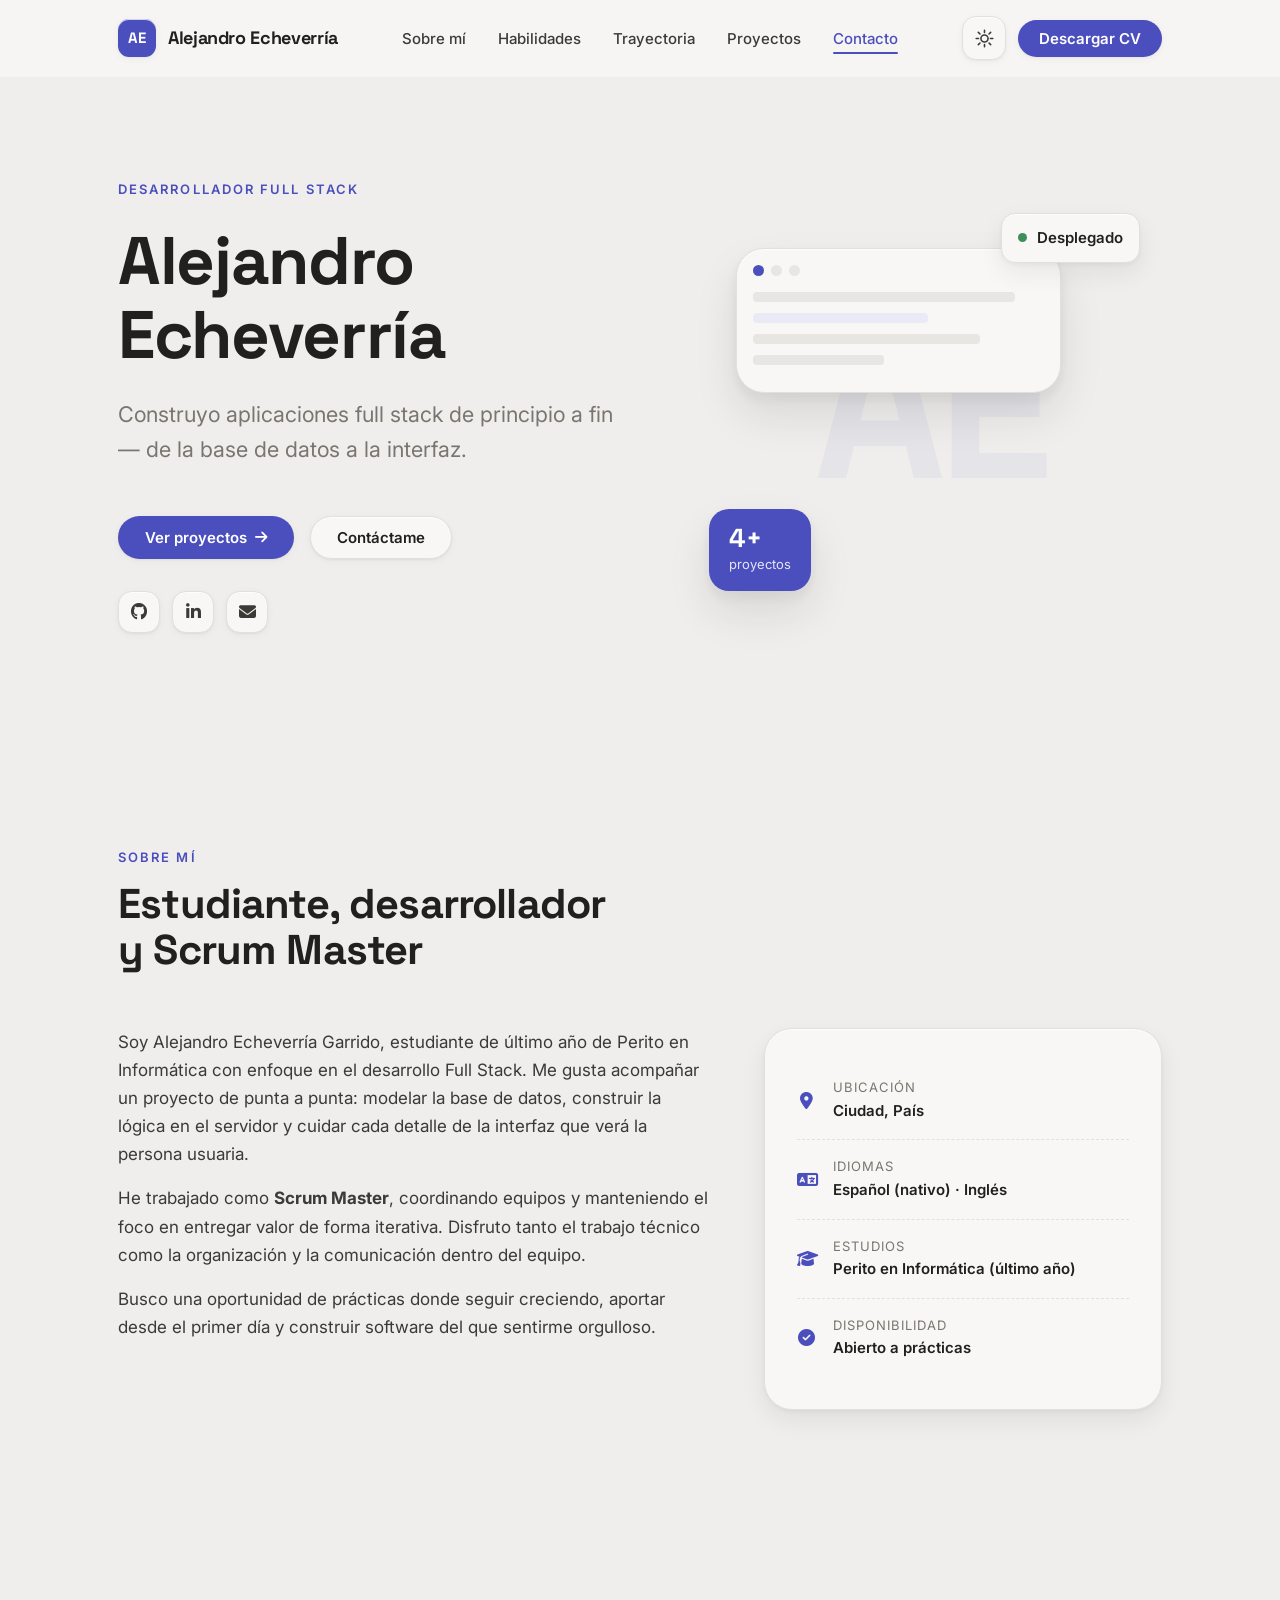
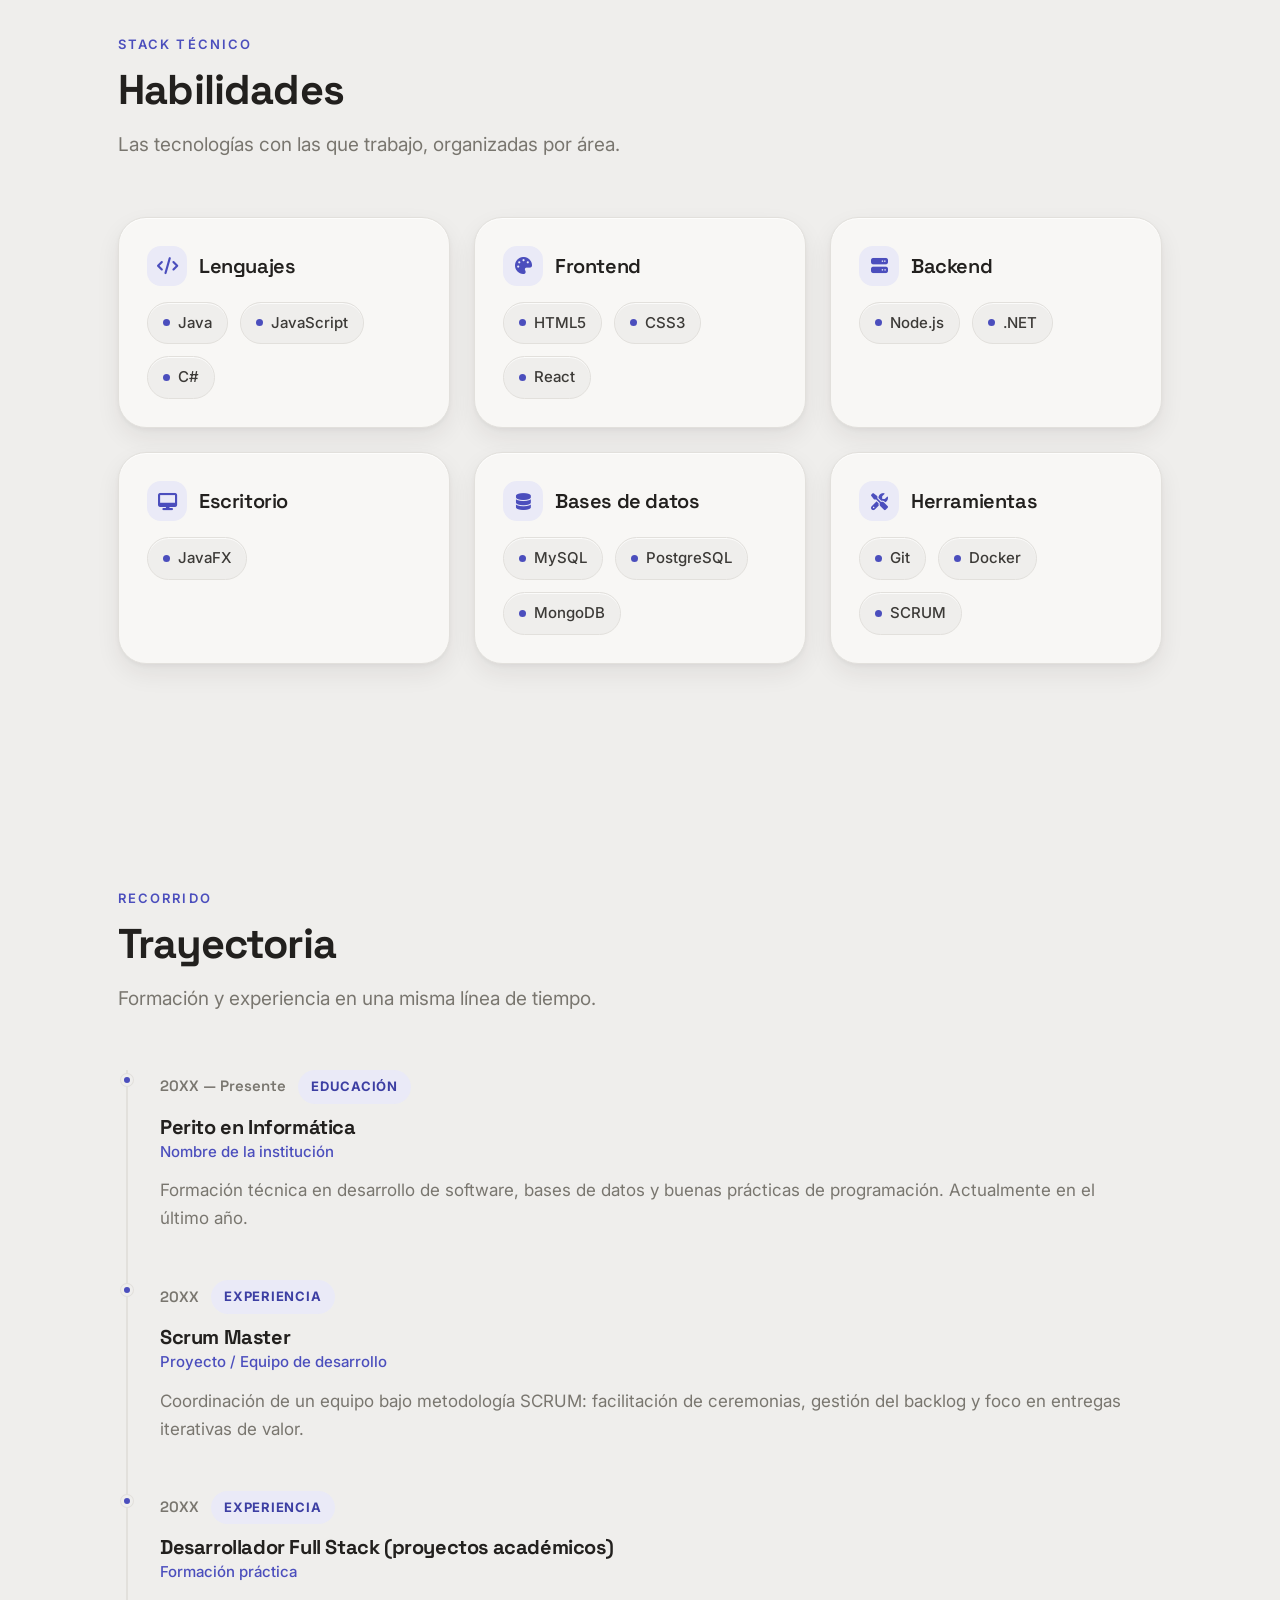
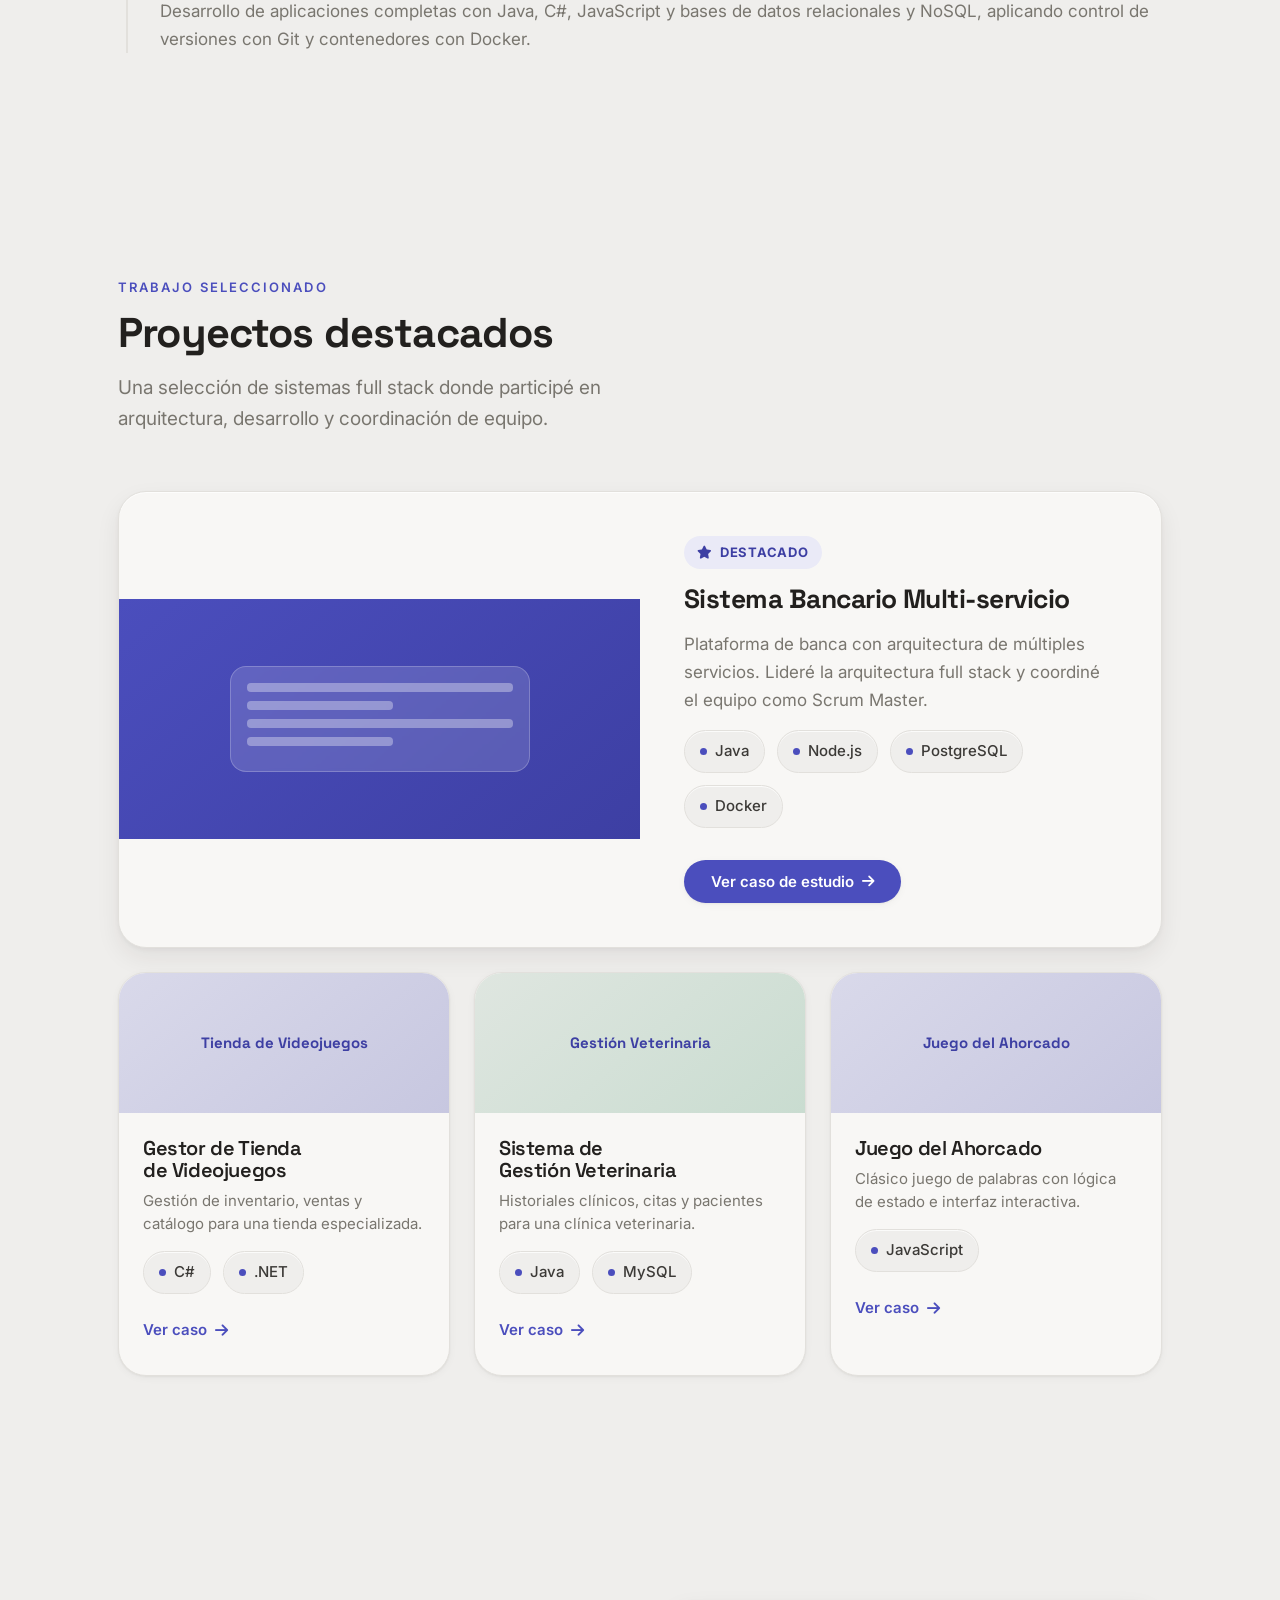
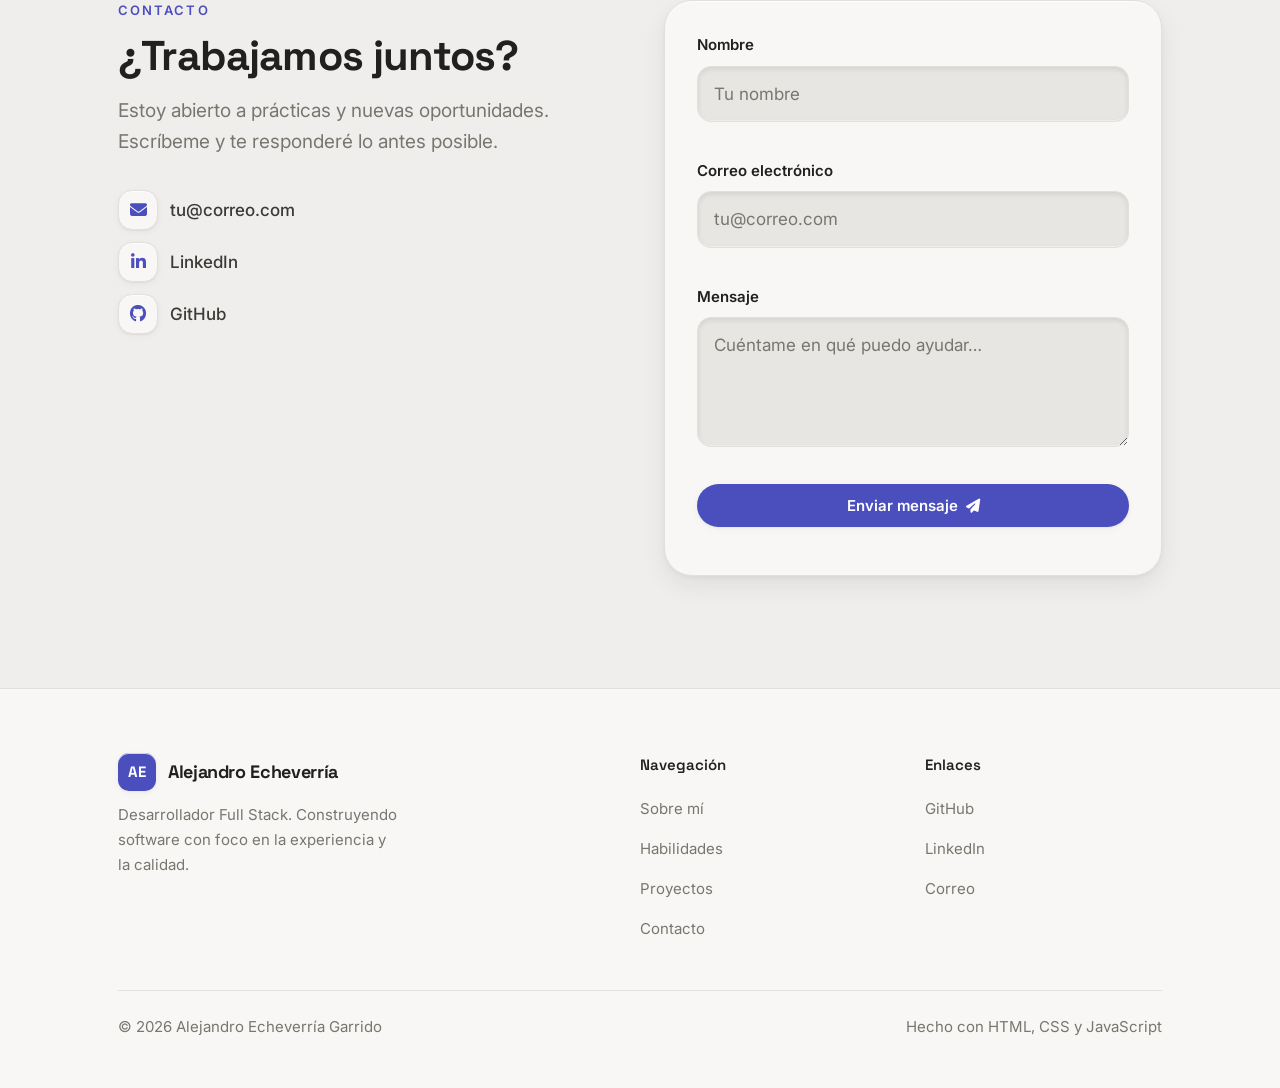
==== index.html @ 733f596b "Construye el portafolio: landing completa y páginas de detalle - Landing con Hero, Sobre mí, Habilid" ====
<!DOCTYPE html>
<html lang="es">
<head>
  <meta charset="UTF-8">
  <meta name="viewport" content="width=device-width, initial-scale=1.0">

  <title>Alejandro Echeverría — Desarrollador Full Stack</title>
  <meta name="description" content="Portafolio de Alejandro Echeverría Garrido, desarrollador Full Stack. Proyectos, habilidades y trayectoria en Java, JavaScript, C#, React, Node.js y .NET.">
  <meta name="author" content="Alejandro Echeverría Garrido">

  <!-- Open Graph (previsualización al compartir el enlace) -->
  <meta property="og:type" content="website">
  <meta property="og:title" content="Alejandro Echeverría — Desarrollador Full Stack">
  <meta property="og:description" content="Portafolio profesional: proyectos full stack, habilidades y trayectoria.">
  <!-- TODO: crear assets/img/og-image.png (1200×630) y actualizar la URL absoluta al desplegar -->
  <meta property="og:image" content="assets/img/og-image.png">
  <meta name="twitter:card" content="summary_large_image">

  <!-- Favicon con monograma (SVG en línea, sin petición extra) -->
  <link rel="icon" href="data:image/svg+xml,%3Csvg xmlns='http://www.w3.org/2000/svg' viewBox='0 0 100 100'%3E%3Crect width='100' height='100' rx='24' fill='%234B4EBD'/%3E%3Ctext x='50' y='67' font-family='Arial,sans-serif' font-size='46' font-weight='700' fill='%23ffffff' text-anchor='middle'%3EAE%3C/text%3E%3C/svg%3E">

  <!-- Anti-FOUC: aplica el tema guardado antes del primer pintado. Claro por defecto. -->
  <script>
    (function () {
      try {
        if (localStorage.getItem("ae-theme") === "dark") {
          document.documentElement.setAttribute("data-theme", "dark");
        }
      } catch (e) { /* sin localStorage: se queda en claro */ }
    })();
  </script>

  <!-- Google Fonts: Space Grotesk (títulos) + Inter (texto) -->
  <link rel="preconnect" href="https://fonts.googleapis.com">
  <link rel="preconnect" href="https://fonts.gstatic.com" crossorigin>
  <link href="https://fonts.googleapis.com/css2?family=Inter:wght@400;500;600;700&family=Space+Grotesk:wght@500;600;700&display=swap" rel="stylesheet">

  <!-- Font Awesome (iconografía) -->
  <link rel="stylesheet" href="https://cdnjs.cloudflare.com/ajax/libs/font-awesome/6.5.1/css/all.min.css">

  <!-- CSS por capas (ITCSS), carga en paralelo -->
  <link rel="stylesheet" href="css/tokens.css">
  <link rel="stylesheet" href="css/base.css">
  <link rel="stylesheet" href="css/layout.css">
  <link rel="stylesheet" href="css/components.css">
  <link rel="stylesheet" href="css/sections.css">
</head>

<body>
  <a class="skip-link" href="#contenido">Saltar al contenido</a>

  <!-- ==================== HEADER ==================== -->
  <header class="header" data-header>
    <div class="container header__inner">
      <a class="brand" href="#inicio" aria-label="Inicio — Alejandro Echeverría">
        <span class="brand__badge" aria-hidden="true">AE</span>
        Alejandro Echeverría
      </a>

      <nav class="nav" data-nav aria-label="Navegación principal">
        <ul class="nav__list">
          <li><a class="nav__link" href="#sobre-mi" data-spy>Sobre mí</a></li>
          <li><a class="nav__link" href="#habilidades" data-spy>Habilidades</a></li>
          <li><a class="nav__link" href="#trayectoria" data-spy>Trayectoria</a></li>
          <li><a class="nav__link" href="#proyectos" data-spy>Proyectos</a></li>
          <li><a class="nav__link" href="#contacto" data-spy>Contacto</a></li>
        </ul>
        <!-- TODO: colocar el CV real en assets/docs/cv.pdf -->
        <a class="btn btn--primary btn--sm nav__cta" href="assets/docs/cv.pdf" download>Descargar CV</a>
      </nav>

      <div class="header__actions">
        <button class="theme-toggle" data-theme-toggle type="button" aria-label="Cambiar entre tema claro y oscuro" aria-pressed="false">
          <svg class="icon-sun" viewBox="0 0 24 24" fill="none" stroke="currentColor" stroke-width="2" stroke-linecap="round" aria-hidden="true"><circle cx="12" cy="12" r="4.5"/><path d="M12 1.5v3M12 19.5v3M4.2 4.2l2.1 2.1M17.7 17.7l2.1 2.1M1.5 12h3M19.5 12h3M4.2 19.8l2.1-2.1M17.7 6.3l2.1-2.1"/></svg>
          <svg class="icon-moon" viewBox="0 0 24 24" fill="currentColor" aria-hidden="true"><path d="M21 12.8A9 9 0 1 1 11.2 3a7 7 0 0 0 9.8 9.8z"/></svg>
        </button>
        <a class="btn btn--primary btn--sm header__cv" href="assets/docs/cv.pdf" download>Descargar CV</a>
        <button class="nav-toggle" data-nav-toggle type="button" aria-label="Abrir menú" aria-expanded="false" aria-controls="menu-principal">
          <span></span><span></span><span></span>
        </button>
      </div>
    </div>
  </header>
  <div class="nav-backdrop" data-nav-backdrop aria-hidden="true"></div>

  <main id="contenido">

    <!-- ==================== HERO ==================== -->
    <section class="hero section" id="inicio">
      <div class="container hero__grid">
        <div class="hero__intro">
          <p class="eyebrow" data-reveal>Desarrollador Full Stack</p>
          <h1 class="hero__title" data-reveal>Alejandro Echeverría</h1>
          <p class="hero__subtitle" data-reveal>
            Construyo aplicaciones full stack de principio a fin — de la base de datos a la interfaz.
          </p>
          <div class="hero__actions" data-reveal>
            <a class="btn btn--primary" href="#proyectos">
              Ver proyectos <i class="fa-solid fa-arrow-right" aria-hidden="true"></i>
            </a>
            <a class="btn btn--secondary" href="#contacto">Contáctame</a>
          </div>
          <div class="hero__social social" data-reveal>
            <!-- TODO: sustituir '#' por tus URLs reales -->
            <a class="social__link" href="#" aria-label="GitHub" target="_blank" rel="noopener">
              <i class="fa-brands fa-github" aria-hidden="true"></i>
            </a>
            <a class="social__link" href="#" aria-label="LinkedIn" target="_blank" rel="noopener">
              <i class="fa-brands fa-linkedin-in" aria-hidden="true"></i>
            </a>
            <a class="social__link" href="mailto:tu@correo.com" aria-label="Enviar correo">
              <i class="fa-solid fa-envelope" aria-hidden="true"></i>
            </a>
          </div>
        </div>

        <!-- Visual gráfico (fallback). Para usar foto, sustituye este bloque por:
             <div class="hero-visual"><img src="assets/img/alejandro.jpg" alt="Retrato de Alejandro Echeverría" width="440" height="440" style="border-radius:var(--r-2xl);box-shadow:var(--e3),var(--hi)"></div> -->
        <div class="hero-visual" data-reveal role="img" aria-label="Composición gráfica abstracta del portafolio">
          <div class="hero-visual__mono" aria-hidden="true">AE</div>
          <div class="hero-visual__window" aria-hidden="true">
            <div class="hero-visual__bar"><span></span><span></span><span></span></div>
            <div class="hero-visual__line" style="width:90%"></div>
            <div class="hero-visual__line hero-visual__line--accent" style="width:60%"></div>
            <div class="hero-visual__line" style="width:78%"></div>
            <div class="hero-visual__line" style="width:45%"></div>
          </div>
          <div class="hero-visual__chip" aria-hidden="true"><span class="dot"></span> Desplegado</div>
          <div class="hero-visual__badge" aria-hidden="true">
            <div class="num">4+</div>
            <div class="label">proyectos</div>
          </div>
        </div>
      </div>
    </section>

    <!-- ==================== SOBRE MÍ ==================== -->
    <section class="section" id="sobre-mi">
      <div class="container">
        <div class="section__head" data-reveal>
          <p class="eyebrow">Sobre mí</p>
          <h2 class="section__title">Estudiante, desarrollador y Scrum Master</h2>
        </div>

        <div class="about__grid">
          <div class="about__body" data-reveal>
            <p>
              Soy Alejandro Echeverría Garrido, estudiante de último año de Perito en Informática
              con enfoque en el desarrollo Full Stack. Me gusta acompañar un proyecto de punta a
              punta: modelar la base de datos, construir la lógica en el servidor y cuidar cada
              detalle de la interfaz que verá la persona usuaria.
            </p>
            <p>
              He trabajado como <strong>Scrum Master</strong>, coordinando equipos y manteniendo el
              foco en entregar valor de forma iterativa. Disfruto tanto el trabajo técnico como la
              organización y la comunicación dentro del equipo.
            </p>
            <p>
              Busco una oportunidad de prácticas donde seguir creciendo, aportar desde el primer día
              y construir software del que sentirme orgulloso.
            </p>
          </div>

          <!-- Ficha de datos personales -->
          <aside class="card ficha" data-reveal aria-label="Información personal">
            <div class="ficha__row">
              <i class="fa-solid fa-location-dot" aria-hidden="true"></i>
              <div>
                <div class="ficha__label">Ubicación</div>
                <!-- TODO: tu ciudad / país -->
                <div class="ficha__value">Ciudad, País</div>
              </div>
            </div>
            <div class="ficha__row">
              <i class="fa-solid fa-language" aria-hidden="true"></i>
              <div>
                <div class="ficha__label">Idiomas</div>
                <!-- TODO: ajusta niveles -->
                <div class="ficha__value">Español (nativo) · Inglés</div>
              </div>
            </div>
            <div class="ficha__row">
              <i class="fa-solid fa-graduation-cap" aria-hidden="true"></i>
              <div>
                <div class="ficha__label">Estudios</div>
                <div class="ficha__value">Perito en Informática (último año)</div>
              </div>
            </div>
            <div class="ficha__row">
              <i class="fa-solid fa-circle-check" aria-hidden="true"></i>
              <div>
                <div class="ficha__label">Disponibilidad</div>
                <div class="ficha__value">Abierto a prácticas</div>
              </div>
            </div>
          </aside>
        </div>
      </div>
    </section>

    <!-- ==================== HABILIDADES ==================== -->
    <section class="section" id="habilidades">
      <div class="container">
        <div class="section__head" data-reveal>
          <p class="eyebrow">Stack técnico</p>
          <h2 class="section__title">Habilidades</h2>
          <p class="section__intro">Las tecnologías con las que trabajo, organizadas por área.</p>
        </div>

        <div class="skills__grid">
          <article class="card skill-card" data-reveal>
            <div class="skill-card__head">
              <span class="skill-card__icon"><i class="fa-solid fa-code" aria-hidden="true"></i></span>
              <h3 class="skill-card__title">Lenguajes</h3>
            </div>
            <div class="chip-group">
              <span class="chip"><span class="chip__dot"></span>Java</span>
              <span class="chip"><span class="chip__dot"></span>JavaScript</span>
              <span class="chip"><span class="chip__dot"></span>C#</span>
            </div>
          </article>

          <article class="card skill-card" data-reveal>
            <div class="skill-card__head">
              <span class="skill-card__icon"><i class="fa-solid fa-palette" aria-hidden="true"></i></span>
              <h3 class="skill-card__title">Frontend</h3>
            </div>
            <div class="chip-group">
              <span class="chip"><span class="chip__dot"></span>HTML5</span>
              <span class="chip"><span class="chip__dot"></span>CSS3</span>
              <span class="chip"><span class="chip__dot"></span>React</span>
            </div>
          </article>

          <article class="card skill-card" data-reveal>
            <div class="skill-card__head">
              <span class="skill-card__icon"><i class="fa-solid fa-server" aria-hidden="true"></i></span>
              <h3 class="skill-card__title">Backend</h3>
            </div>
            <div class="chip-group">
              <span class="chip"><span class="chip__dot"></span>Node.js</span>
              <span class="chip"><span class="chip__dot"></span>.NET</span>
            </div>
          </article>

          <article class="card skill-card" data-reveal>
            <div class="skill-card__head">
              <span class="skill-card__icon"><i class="fa-solid fa-desktop" aria-hidden="true"></i></span>
              <h3 class="skill-card__title">Escritorio</h3>
            </div>
            <div class="chip-group">
              <span class="chip"><span class="chip__dot"></span>JavaFX</span>
            </div>
          </article>

          <article class="card skill-card" data-reveal>
            <div class="skill-card__head">
              <span class="skill-card__icon"><i class="fa-solid fa-database" aria-hidden="true"></i></span>
              <h3 class="skill-card__title">Bases de datos</h3>
            </div>
            <div class="chip-group">
              <span class="chip"><span class="chip__dot"></span>MySQL</span>
              <span class="chip"><span class="chip__dot"></span>PostgreSQL</span>
              <span class="chip"><span class="chip__dot"></span>MongoDB</span>
            </div>
          </article>

          <article class="card skill-card" data-reveal>
            <div class="skill-card__head">
              <span class="skill-card__icon"><i class="fa-solid fa-screwdriver-wrench" aria-hidden="true"></i></span>
              <h3 class="skill-card__title">Herramientas</h3>
            </div>
            <div class="chip-group">
              <span class="chip"><span class="chip__dot"></span>Git</span>
              <span class="chip"><span class="chip__dot"></span>Docker</span>
              <span class="chip"><span class="chip__dot"></span>SCRUM</span>
            </div>
          </article>
        </div>
      </div>
    </section>

    <!-- ==================== TRAYECTORIA ==================== -->
    <section class="section" id="trayectoria">
      <div class="container">
        <div class="section__head" data-reveal>
          <p class="eyebrow">Recorrido</p>
          <h2 class="section__title">Trayectoria</h2>
          <p class="section__intro">Formación y experiencia en una misma línea de tiempo.</p>
        </div>

        <div class="timeline">
          <!-- TODO: ajusta fechas reales en cada hito -->
          <div class="timeline__item" data-reveal>
            <div class="timeline__meta">
              <span class="timeline__date">20XX — Presente</span>
              <span class="badge">Educación</span>
            </div>
            <h3 class="timeline__title">Perito en Informática</h3>
            <p class="timeline__org">Nombre de la institución</p>
            <p class="timeline__desc">
              Formación técnica en desarrollo de software, bases de datos y buenas prácticas de
              programación. Actualmente en el último año.
            </p>
          </div>

          <div class="timeline__item" data-reveal>
            <div class="timeline__meta">
              <span class="timeline__date">20XX</span>
              <span class="badge">Experiencia</span>
            </div>
            <h3 class="timeline__title">Scrum Master</h3>
            <p class="timeline__org">Proyecto / Equipo de desarrollo</p>
            <p class="timeline__desc">
              Coordinación de un equipo bajo metodología SCRUM: facilitación de ceremonias, gestión
              del backlog y foco en entregas iterativas de valor.
            </p>
          </div>

          <div class="timeline__item" data-reveal>
            <div class="timeline__meta">
              <span class="timeline__date">20XX</span>
              <span class="badge">Experiencia</span>
            </div>
            <h3 class="timeline__title">Desarrollador Full Stack (proyectos académicos)</h3>
            <p class="timeline__org">Formación práctica</p>
            <p class="timeline__desc">
              Desarrollo de aplicaciones completas con Java, C#, JavaScript y bases de datos
              relacionales y NoSQL, aplicando control de versiones con Git y contenedores con Docker.
            </p>
          </div>
        </div>
      </div>
    </section>

    <!-- ==================== PROYECTOS ==================== -->
    <section class="section" id="proyectos">
      <div class="container">
        <div class="section__head" data-reveal>
          <p class="eyebrow">Trabajo seleccionado</p>
          <h2 class="section__title">Proyectos destacados</h2>
          <p class="section__intro">
            Una selección de sistemas full stack donde participé en arquitectura, desarrollo y
            coordinación de equipo.
          </p>
        </div>

        <!-- Proyecto destacado -->
        <article class="card featured" data-reveal>
          <div class="featured__thumb" aria-hidden="true">
            <div class="featured__mock">
              <span></span><span class="short"></span><span></span><span class="short"></span>
            </div>
          </div>
          <div class="featured__body">
            <span class="badge"><i class="fa-solid fa-star" aria-hidden="true"></i> Destacado</span>
            <h3 class="featured__title">Sistema Bancario Multi-servicio</h3>
            <p class="featured__desc">
              Plataforma de banca con arquitectura de múltiples servicios. Lideré la arquitectura
              full stack y coordiné el equipo como Scrum Master.
            </p>
            <div class="chip-group project-card__tags">
              <span class="chip"><span class="chip__dot"></span>Java</span>
              <span class="chip"><span class="chip__dot"></span>Node.js</span>
              <span class="chip"><span class="chip__dot"></span>PostgreSQL</span>
              <span class="chip"><span class="chip__dot"></span>Docker</span>
            </div>
            <div class="featured__cta">
              <a class="btn btn--primary" href="proyectos/sistema-bancario-multiservicio.html">
                Ver caso de estudio <i class="fa-solid fa-arrow-right" aria-hidden="true"></i>
              </a>
            </div>
          </div>
        </article>

        <!-- Resto de proyectos -->
        <div class="projects__grid">
          <article class="card project-card" data-reveal>
            <div class="project-card__thumb" aria-hidden="true">Tienda de Videojuegos</div>
            <div class="project-card__body">
              <h4>Gestor de Tienda de Videojuegos</h4>
              <p class="project-card__desc">Gestión de inventario, ventas y catálogo para una tienda especializada.</p>
              <div class="chip-group project-card__tags">
                <span class="chip"><span class="chip__dot"></span>C#</span>
                <span class="chip"><span class="chip__dot"></span>.NET</span>
              </div>
              <a class="project-card__link" href="proyectos/gestor-tienda-videojuegos.html">
                Ver caso <i class="fa-solid fa-arrow-right" aria-hidden="true"></i>
              </a>
            </div>
          </article>

          <article class="card project-card" data-reveal>
            <div class="project-card__thumb" aria-hidden="true">Gestión Veterinaria</div>
            <div class="project-card__body">
              <h4>Sistema de Gestión Veterinaria</h4>
              <p class="project-card__desc">Historiales clínicos, citas y pacientes para una clínica veterinaria.</p>
              <div class="chip-group project-card__tags">
                <span class="chip"><span class="chip__dot"></span>Java</span>
                <span class="chip"><span class="chip__dot"></span>MySQL</span>
              </div>
              <a class="project-card__link" href="proyectos/sistema-gestion-veterinaria.html">
                Ver caso <i class="fa-solid fa-arrow-right" aria-hidden="true"></i>
              </a>
            </div>
          </article>

          <article class="card project-card" data-reveal>
            <div class="project-card__thumb" aria-hidden="true">Juego del Ahorcado</div>
            <div class="project-card__body">
              <h4>Juego del Ahorcado</h4>
              <p class="project-card__desc">Clásico juego de palabras con lógica de estado e interfaz interactiva.</p>
              <div class="chip-group project-card__tags">
                <span class="chip"><span class="chip__dot"></span>JavaScript</span>
              </div>
              <a class="project-card__link" href="proyectos/juego-del-ahorcado.html">
                Ver caso <i class="fa-solid fa-arrow-right" aria-hidden="true"></i>
              </a>
            </div>
          </article>
        </div>
      </div>
    </section>

    <!-- ==================== CONTACTO ==================== -->
    <section class="section" id="contacto">
      <div class="container">
        <div class="contact__grid">
          <div data-reveal>
            <p class="eyebrow">Contacto</p>
            <h2 class="section__title">¿Trabajamos juntos?</h2>
            <p class="contact__lead">
              Estoy abierto a prácticas y nuevas oportunidades. Escríbeme y te responderé lo antes
              posible.
            </p>
            <div class="contact__methods">
              <!-- TODO: pon tu correo real -->
              <a class="contact__method" href="mailto:tu@correo.com">
                <i class="fa-solid fa-envelope" aria-hidden="true"></i> tu@correo.com
              </a>
              <a class="contact__method" href="#" target="_blank" rel="noopener">
                <i class="fa-brands fa-linkedin-in" aria-hidden="true"></i> LinkedIn
              </a>
              <a class="contact__method" href="#" target="_blank" rel="noopener">
                <i class="fa-brands fa-github" aria-hidden="true"></i> GitHub
              </a>
            </div>
          </div>

          <!-- TODO: conectar 'action' a Formspree/Netlify Forms para recibir mensajes -->
          <form class="card contact__form" data-contact-form novalidate>
            <div class="field">
              <label class="field__label" for="nombre">Nombre</label>
              <input class="field__control" id="nombre" name="nombre" type="text" placeholder="Tu nombre" autocomplete="name">
              <span class="field__error" aria-live="polite"></span>
            </div>
            <div class="field">
              <label class="field__label" for="email">Correo electrónico</label>
              <input class="field__control" id="email" name="email" type="email" placeholder="tu@correo.com" autocomplete="email">
              <span class="field__error" aria-live="polite"></span>
            </div>
            <div class="field">
              <label class="field__label" for="mensaje">Mensaje</label>
              <textarea class="field__control" id="mensaje" name="mensaje" placeholder="Cuéntame en qué puedo ayudar…"></textarea>
              <span class="field__error" aria-live="polite"></span>
            </div>
            <button class="btn btn--primary" type="submit">
              Enviar mensaje <i class="fa-solid fa-paper-plane" aria-hidden="true"></i>
            </button>
            <p class="form__status" data-form-status role="status" aria-live="polite"></p>
          </form>
        </div>
      </div>
    </section>

  </main>

  <!-- ==================== FOOTER ==================== -->
  <footer class="footer">
    <div class="container">
      <div class="footer__grid">
        <div>
          <a class="brand" href="#inicio">
            <span class="brand__badge" aria-hidden="true">AE</span>
            Alejandro Echeverría
          </a>
          <p class="footer__brand-desc">Desarrollador Full Stack. Construyendo software con foco en la experiencia y la calidad.</p>
        </div>
        <div>
          <p class="footer__col-title">Navegación</p>
          <ul class="footer__links">
            <li><a href="#sobre-mi">Sobre mí</a></li>
            <li><a href="#habilidades">Habilidades</a></li>
            <li><a href="#proyectos">Proyectos</a></li>
            <li><a href="#contacto">Contacto</a></li>
          </ul>
        </div>
        <div>
          <p class="footer__col-title">Enlaces</p>
          <ul class="footer__links">
            <!-- TODO: URLs reales -->
            <li><a href="#" target="_blank" rel="noopener">GitHub</a></li>
            <li><a href="#" target="_blank" rel="noopener">LinkedIn</a></li>
            <li><a href="mailto:tu@correo.com">Correo</a></li>
          </ul>
        </div>
      </div>
      <div class="footer__bottom">
        <span>© <span id="year">2026</span> Alejandro Echeverría Garrido</span>
        <span>Hecho con HTML, CSS y JavaScript</span>
      </div>
    </div>
  </footer>

  <script type="module" src="js/main.js"></script>
</body>
</html>
---- css/tokens.css ----
/* ============================================================
   TOKENS — Settings layer
   Variables de diseño. El modo oscuro solo reasigna estas
   variables; ningún componente se duplica.
   ============================================================ */

:root {
  color-scheme: light;

  /* --- Neutrales (cálidos) --- */
  --canvas: #EFEEEC;
  --surface: #F8F7F5;
  --surface-2: #FCFBF9;
  --sunken: #E7E6E3;
  --ink-strong: #22201E;
  --ink: #3C3A37;
  --ink-muted: #79766F;
  --hairline: #E2E0DC;

  /* --- Acento (índigo) --- */
  --accent: #4B4EBD;
  --accent-strong: #3D3FA3;
  --accent-soft: #EAEAF7;
  --on-accent: #FFFFFF;

  /* --- Semánticos (independientes del acento) --- */
  --ok: #3E8E5A;
  --warn: #B7791F;
  --err: #C0553B;

  /* --- Sombras (soft UI: suaves + brillo superior) --- */
  --hi: inset 0 1px 0 rgba(255, 255, 255, .75);
  --e1: 0 1px 2px rgba(38, 34, 28, .05), 0 2px 8px rgba(38, 34, 28, .04);
  --e2: 0 2px 4px rgba(38, 34, 28, .04), 0 10px 24px rgba(38, 34, 28, .07);
  --e3: 0 6px 12px rgba(38, 34, 28, .06), 0 22px 44px rgba(38, 34, 28, .10);
  --pressed: inset 0 2px 5px rgba(38, 34, 28, .10), inset 0 -1px 0 rgba(255, 255, 255, .5);

  /* --- Radios --- */
  --r-sm: 10px;
  --r-md: 14px;
  --r-lg: 20px;
  --r-xl: 28px;
  --r-2xl: 36px;
  --r-pill: 999px;

  /* --- Espaciado (base 4px) --- */
  --sp-1: 4px;
  --sp-2: 8px;
  --sp-3: 12px;
  --sp-4: 16px;
  --sp-5: 24px;
  --sp-6: 32px;
  --sp-7: 48px;
  --sp-8: 64px;
  --sp-9: 96px;
  --sp-10: 128px;

  /* --- Tipografía --- */
  --font-display: "Space Grotesk", "Segoe UI", system-ui, -apple-system, sans-serif;
  --font-body: "Inter", "Segoe UI", system-ui, -apple-system, sans-serif;

  --fs-display: clamp(2.6rem, 6vw, 4.2rem);
  --fs-h1: clamp(2rem, 4vw, 3rem);
  --fs-h2: clamp(1.8rem, 3.5vw, 2.6rem);
  --fs-h3: 1.5rem;
  --fs-h4: 1.25rem;
  --fs-body-lg: 1.1875rem;
  --fs-body: 1.0625rem;
  --fs-sm: 0.9375rem;
  --fs-caption: 0.8125rem;

  /* --- Layout --- */
  --container: 1140px;
  --container-pad: clamp(20px, 4vw, 48px);

  /* --- Movimiento --- */
  --dur-fast: 140ms;
  --dur: 240ms;
  --dur-slow: 420ms;
  --ease: cubic-bezier(.22, 1, .36, 1);

  /* --- Capas (z-index) --- */
  --z-header: 100;
  --z-menu: 200;
}

/* ============================================================
   MODO OSCURO — paleta específica (no es una inversión)
   ============================================================ */
[data-theme="dark"] {
  color-scheme: dark;

  --canvas: #191816;
  --surface: #221F1D;
  --surface-2: #262320;
  --sunken: #100F0E;
  --ink-strong: #F4F2EE;
  --ink: #D6D3CD;
  --ink-muted: #9C978F;
  --hairline: #34312C;

  --accent: #9A9CF2;
  --accent-strong: #B3B5F8;
  --accent-soft: rgba(154, 156, 242, .16);
  --on-accent: #16151A;

  --ok: #5FB07C;
  --warn: #D6A24A;
  --err: #E0715A;

  --hi: inset 0 1px 0 rgba(255, 255, 255, .05);
  --e1: 0 1px 2px rgba(0, 0, 0, .40), 0 2px 8px rgba(0, 0, 0, .30);
  --e2: 0 2px 4px rgba(0, 0, 0, .35), 0 10px 24px rgba(0, 0, 0, .45);
  --e3: 0 6px 12px rgba(0, 0, 0, .40), 0 22px 44px rgba(0, 0, 0, .55);
  --pressed: inset 0 2px 5px rgba(0, 0, 0, .50), inset 0 -1px 0 rgba(255, 255, 255, .04);
}
---- css/base.css ----
/* ============================================================
   BASE — Reset + elementos + tipografía
   ============================================================ */

*,
*::before,
*::after {
  box-sizing: border-box;
}

* {
  margin: 0;
}

html {
  -webkit-text-size-adjust: 100%;
  scroll-behavior: smooth;
}

@media (prefers-reduced-motion: reduce) {
  html {
    scroll-behavior: auto;
  }
}

body {
  background-color: var(--canvas);
  color: var(--ink);
  font-family: var(--font-body);
  font-size: var(--fs-body);
  line-height: 1.65;
  -webkit-font-smoothing: antialiased;
  text-rendering: optimizeLegibility;
  transition: background-color var(--dur) var(--ease), color var(--dur) var(--ease);
}

/* Media */
img,
picture,
svg {
  display: block;
  max-width: 100%;
}

img {
  height: auto;
}

/* Formularios heredan tipografía */
input,
button,
textarea,
select {
  font: inherit;
  color: inherit;
}

/* Titulares */
h1,
h2,
h3,
h4,
h5,
h6 {
  font-family: var(--font-display);
  color: var(--ink-strong);
  line-height: 1.1;
  letter-spacing: -0.02em;
  text-wrap: balance;
  font-weight: 700;
}

h1 { font-size: var(--fs-h1); }
h2 { font-size: var(--fs-h2); }
h3 { font-size: var(--fs-h3); }
h4 { font-size: var(--fs-h4); font-weight: 600; }

p {
  text-wrap: pretty;
}

a {
  color: var(--accent);
  text-decoration: none;
  transition: color var(--dur) var(--ease);
}

ul[role="list"] {
  list-style: none;
  padding: 0;
}

/* --- Accesibilidad: foco visible y consistente --- */
:focus-visible {
  outline: 2px solid var(--accent);
  outline-offset: 3px;
  border-radius: 4px;
}

::selection {
  background: var(--accent);
  color: var(--on-accent);
}

/* --- Enlace "saltar al contenido" --- */
.skip-link {
  position: absolute;
  left: 50%;
  top: -100px;
  transform: translateX(-50%);
  z-index: 999;
  background: var(--surface);
  color: var(--ink-strong);
  border: 1px solid var(--hairline);
  border-radius: var(--r-md);
  padding: 12px 20px;
  box-shadow: var(--e2);
  transition: top var(--dur) var(--ease);
}

.skip-link:focus {
  top: 12px;
}

/* --- Reduce motion global --- */
@media (prefers-reduced-motion: reduce) {
  *,
  *::before,
  *::after {
    animation-duration: 0.001ms !important;
    animation-iteration-count: 1 !important;
    transition-duration: 0.001ms !important;
  }
}

/* Utilidad de solo lectura para lectores de pantalla */
.visually-hidden {
  position: absolute;
  width: 1px;
  height: 1px;
  padding: 0;
  margin: -1px;
  overflow: hidden;
  clip: rect(0, 0, 0, 0);
  white-space: nowrap;
  border: 0;
}
---- css/layout.css ----
/* ============================================================
   LAYOUT — Contenedor, secciones, header, footer
   ============================================================ */

.container {
  width: 100%;
  max-width: var(--container);
  margin-inline: auto;
  padding-inline: var(--container-pad);
}

/* Secciones con ritmo vertical generoso */
.section {
  padding-block: clamp(56px, 9vw, 112px);
}

.section--tight {
  padding-block: clamp(40px, 6vw, 72px);
}

/* Cabecera de sección (eyebrow + título + intro) */
.section__head {
  max-width: 54ch;
  margin-bottom: clamp(32px, 5vw, 56px);
}

.eyebrow {
  font-size: var(--fs-caption);
  font-weight: 600;
  letter-spacing: 0.16em;
  text-transform: uppercase;
  color: var(--accent);
  margin-bottom: var(--sp-3);
}

.section__title {
  font-size: var(--fs-h2);
}

.section__intro {
  color: var(--ink-muted);
  font-size: var(--fs-body-lg);
  margin-top: var(--sp-4);
}

/* ---------- Header / Navegación ---------- */
.header {
  position: sticky;
  top: 0;
  z-index: var(--z-header);
  background: color-mix(in srgb, var(--surface) 82%, transparent);
  backdrop-filter: blur(12px);
  -webkit-backdrop-filter: blur(12px);
  border-bottom: 1px solid transparent;
  transition: border-color var(--dur) var(--ease), box-shadow var(--dur) var(--ease);
}

.header.is-scrolled {
  border-bottom-color: var(--hairline);
  box-shadow: var(--e1);
}

.header__inner {
  display: flex;
  align-items: center;
  justify-content: space-between;
  gap: var(--sp-4);
  padding-block: var(--sp-4);
}

.nav {
  display: flex;
  align-items: center;
  gap: var(--sp-6);
}

.nav__list {
  display: flex;
  gap: var(--sp-6);
  list-style: none;
  margin: 0;
  padding: 0;
}

.nav__link {
  color: var(--ink);
  font-size: var(--fs-sm);
  font-weight: 500;
  position: relative;
  padding-block: 4px;
  white-space: nowrap;
}

.nav__link:hover {
  color: var(--accent);
}

.nav__link.is-active {
  color: var(--accent);
}

.nav__link.is-active::after {
  content: "";
  position: absolute;
  left: 0;
  bottom: -2px;
  width: 100%;
  height: 2px;
  background: var(--accent);
  border-radius: 2px;
}

.header__actions {
  display: flex;
  align-items: center;
  gap: var(--sp-3);
}

/* Botón hamburguesa (oculto en desktop) */
.nav-toggle {
  display: none;
  flex-direction: column;
  justify-content: center;
  gap: 5px;
  width: 44px;
  height: 44px;
  border: 1px solid var(--hairline);
  border-radius: var(--r-md);
  background: var(--surface);
  box-shadow: var(--e1), var(--hi);
  cursor: pointer;
}

.nav-toggle span {
  display: block;
  width: 20px;
  height: 2px;
  margin-inline: auto;
  background: var(--ink-strong);
  border-radius: 2px;
  transition: transform var(--dur) var(--ease), opacity var(--dur) var(--ease);
}

.nav-toggle[aria-expanded="true"] span:nth-child(1) {
  transform: translateY(7px) rotate(45deg);
}

.nav-toggle[aria-expanded="true"] span:nth-child(2) {
  opacity: 0;
}

.nav-toggle[aria-expanded="true"] span:nth-child(3) {
  transform: translateY(-7px) rotate(-45deg);
}

/* ---------- Footer ---------- */
.footer {
  border-top: 1px solid var(--hairline);
  background: var(--surface);
  padding-block: clamp(40px, 6vw, 64px) var(--sp-7);
}

.footer__grid {
  display: grid;
  gap: var(--sp-7);
  grid-template-columns: 1fr;
}

.footer__brand-desc {
  color: var(--ink-muted);
  font-size: var(--fs-sm);
  margin-top: var(--sp-3);
  max-width: 32ch;
}

.footer__col-title {
  font-family: var(--font-display);
  font-size: var(--fs-sm);
  font-weight: 600;
  color: var(--ink-strong);
  margin-bottom: var(--sp-4);
}

.footer__links {
  display: flex;
  flex-direction: column;
  gap: var(--sp-3);
  list-style: none;
  padding: 0;
  margin: 0;
}

.footer__links a {
  color: var(--ink-muted);
  font-size: var(--fs-sm);
}

.footer__links a:hover {
  color: var(--accent);
}

.footer__bottom {
  display: flex;
  align-items: center;
  justify-content: space-between;
  flex-wrap: wrap;
  gap: var(--sp-4);
  margin-top: var(--sp-7);
  padding-top: var(--sp-5);
  border-top: 1px solid var(--hairline);
  color: var(--ink-muted);
  font-size: var(--fs-sm);
}

/* ---------- Responsive: menú móvil ---------- */
@media (max-width: 820px) {
  .nav-toggle {
    display: flex;
  }

  .nav {
    position: fixed;
    inset: 0 0 0 auto;
    width: min(320px, 82vw);
    flex-direction: column;
    align-items: flex-start;
    justify-content: flex-start;
    gap: var(--sp-6);
    padding: calc(var(--sp-9) + 12px) var(--sp-6) var(--sp-6);
    background: var(--surface);
    border-left: 1px solid var(--hairline);
    box-shadow: var(--e3);
    transform: translateX(100%);
    transition: transform var(--dur-slow) var(--ease);
    z-index: var(--z-menu);
  }

  .nav.is-open {
    transform: translateX(0);
  }

  .nav__list {
    flex-direction: column;
    gap: var(--sp-5);
    width: 100%;
  }

  .nav__link {
    font-size: var(--fs-h4);
  }

  /* Fondo oscuro al abrir el menú */
  .nav-backdrop {
    position: fixed;
    inset: 0;
    background: rgba(0, 0, 0, .35);
    opacity: 0;
    visibility: hidden;
    transition: opacity var(--dur) var(--ease), visibility var(--dur) var(--ease);
    z-index: calc(var(--z-menu) - 1);
  }

  .nav-backdrop.is-open {
    opacity: 1;
    visibility: visible;
  }
}

@media (min-width: 640px) {
  .footer__grid {
    grid-template-columns: 2fr 1fr 1fr;
  }
}

/* Botón "Descargar CV": en el header (desktop) o dentro del menú (móvil).
   Selectores de doble clase para ganar en especificidad a .btn (0,2,0 > 0,1,0). */
.nav .nav__cta {
  display: none;
}

@media (max-width: 820px) {
  .header .header__cv {
    display: none;
  }

  .nav .nav__cta {
    display: inline-flex;
    margin-top: auto;
  }
}
---- css/components.css ----
/* ============================================================
   COMPONENTS — Bloques reutilizables (BEM-lite)
   ============================================================ */

/* ---------- Marca ---------- */
.brand {
  display: inline-flex;
  align-items: center;
  gap: var(--sp-3);
  font-family: var(--font-display);
  font-weight: 700;
  font-size: 1.125rem;
  color: var(--ink-strong);
  letter-spacing: -0.02em;
}

.brand__badge {
  display: grid;
  place-items: center;
  width: 38px;
  height: 38px;
  border-radius: 11px;
  background: var(--accent);
  color: var(--on-accent);
  font-size: 15px;
  box-shadow: var(--e1), var(--hi);
}

/* ---------- Botones ---------- */
.btn {
  display: inline-flex;
  align-items: center;
  justify-content: center;
  gap: var(--sp-2);
  font-weight: 600;
  font-size: var(--fs-sm);
  line-height: 1;
  cursor: pointer;
  border: 1px solid transparent;
  border-radius: var(--r-pill);
  padding: 13px 26px;
  transition: transform var(--dur) var(--ease), box-shadow var(--dur) var(--ease),
    background-color var(--dur) var(--ease);
}

.btn i {
  font-size: 0.95em;
}

.btn--primary {
  background: var(--accent);
  color: var(--on-accent);
  box-shadow: var(--e1);
}

.btn--primary:hover {
  background: var(--accent-strong);
  transform: translateY(-2px);
  box-shadow: var(--e2);
}

.btn--primary:active {
  transform: translateY(0);
  box-shadow: var(--pressed);
}

.btn--secondary {
  background: var(--surface);
  color: var(--ink-strong);
  border-color: var(--hairline);
  box-shadow: var(--e1), var(--hi);
}

.btn--secondary:hover {
  transform: translateY(-2px);
  box-shadow: var(--e2), var(--hi);
}

.btn--ghost {
  background: transparent;
  color: var(--accent);
  padding-inline: 14px;
}

.btn--ghost:hover {
  background: var(--accent-soft);
}

.btn--sm {
  padding: 10px 20px;
}

.btn:disabled {
  opacity: 0.45;
  cursor: not-allowed;
  transform: none;
  box-shadow: none;
}

/* ---------- Toggle de tema ---------- */
.theme-toggle {
  display: grid;
  place-items: center;
  width: 44px;
  height: 44px;
  border-radius: var(--r-md);
  background: var(--surface);
  border: 1px solid var(--hairline);
  color: var(--ink);
  box-shadow: var(--e1), var(--hi);
  cursor: pointer;
  transition: transform var(--dur) var(--ease), color var(--dur) var(--ease);
}

.theme-toggle:hover {
  transform: translateY(-2px);
  color: var(--accent);
}

.theme-toggle svg {
  width: 19px;
  height: 19px;
}

.theme-toggle .icon-moon {
  display: none;
}

[data-theme="dark"] .theme-toggle .icon-sun {
  display: none;
}

[data-theme="dark"] .theme-toggle .icon-moon {
  display: inline-block;
}

/* ---------- Enlaces sociales ---------- */
.social {
  display: flex;
  gap: var(--sp-3);
}

.social__link {
  display: grid;
  place-items: center;
  width: 42px;
  height: 42px;
  border-radius: var(--r-md);
  background: var(--surface);
  border: 1px solid var(--hairline);
  color: var(--ink);
  box-shadow: var(--e1), var(--hi);
  transition: transform var(--dur) var(--ease), color var(--dur) var(--ease);
}

.social__link:hover {
  transform: translateY(-3px);
  color: var(--accent);
}

/* ---------- Chips ---------- */
.chip {
  display: inline-flex;
  align-items: center;
  gap: var(--sp-2);
  background: var(--canvas);
  border: 1px solid var(--hairline);
  border-radius: var(--r-pill);
  padding: 8px 15px;
  font-size: var(--fs-sm);
  font-weight: 500;
  color: var(--ink);
  box-shadow: var(--hi);
}

.chip__dot {
  width: 7px;
  height: 7px;
  border-radius: 50%;
  background: var(--accent);
  flex-shrink: 0;
}

.chip-group {
  display: flex;
  flex-wrap: wrap;
  gap: var(--sp-3);
}

/* ---------- Badges ---------- */
.badge {
  display: inline-flex;
  align-items: center;
  gap: 7px;
  background: var(--accent-soft);
  color: var(--accent-strong);
  font-size: var(--fs-caption);
  font-weight: 700;
  letter-spacing: 0.06em;
  text-transform: uppercase;
  border-radius: var(--r-pill);
  padding: 6px 13px;
}

/* ---------- Tarjeta genérica ---------- */
.card {
  background: var(--surface);
  border: 1px solid var(--hairline);
  border-radius: var(--r-xl);
  box-shadow: var(--e2), var(--hi);
}

/* ---------- Timeline ---------- */
.timeline {
  border-left: 2px solid var(--hairline);
  margin-left: var(--sp-2);
  padding-left: var(--sp-6);
  display: flex;
  flex-direction: column;
  gap: var(--sp-7);
}

.timeline__item {
  position: relative;
}

.timeline__item::before {
  content: "";
  position: absolute;
  left: calc(-1 * var(--sp-6) - 7px);
  top: 4px;
  width: 12px;
  height: 12px;
  border-radius: 50%;
  background: var(--accent);
  border: 3px solid var(--canvas);
  box-shadow: 0 0 0 1px var(--hairline);
}

.timeline__meta {
  display: flex;
  align-items: center;
  gap: var(--sp-3);
  flex-wrap: wrap;
  margin-bottom: var(--sp-3);
}

.timeline__date {
  font-family: var(--font-display);
  font-size: var(--fs-sm);
  font-weight: 600;
  color: var(--ink-muted);
}

.timeline__title {
  font-size: var(--fs-h4);
}

.timeline__org {
  color: var(--accent);
  font-weight: 500;
  font-size: var(--fs-sm);
  margin-top: 2px;
}

.timeline__desc {
  color: var(--ink-muted);
  margin-top: var(--sp-3);
}

/* ---------- Campos de formulario ---------- */
.field {
  display: flex;
  flex-direction: column;
  gap: var(--sp-2);
}

.field__label {
  font-size: var(--fs-sm);
  font-weight: 600;
  color: var(--ink-strong);
}

.field__control {
  width: 100%;
  background: var(--sunken);
  border: 1px solid var(--hairline);
  border-radius: var(--r-md);
  padding: 13px 16px;
  color: var(--ink-strong);
  box-shadow: var(--pressed);
  transition: box-shadow var(--dur) var(--ease);
}

.field__control::placeholder {
  color: var(--ink-muted);
}

.field__control:focus {
  outline: none;
  box-shadow: var(--pressed), 0 0 0 3px var(--accent-soft);
}

textarea.field__control {
  resize: vertical;
  min-height: 130px;
}

.field__error {
  font-size: var(--fs-caption);
  color: var(--err);
  min-height: 1em;
}

.field.is-invalid .field__control {
  box-shadow: var(--pressed), 0 0 0 2px var(--err);
}

.form__status {
  font-size: var(--fs-sm);
  color: var(--ok);
  font-weight: 500;
}

/* ---------- Animación de entrada (scroll reveal) ---------- */
[data-reveal] {
  opacity: 0;
  transform: translateY(22px);
  transition: opacity var(--dur-slow) var(--ease), transform var(--dur-slow) var(--ease);
}

[data-reveal].is-visible {
  opacity: 1;
  transform: none;
}

@media (prefers-reduced-motion: reduce) {
  [data-reveal] {
    opacity: 1;
    transform: none;
  }
}
---- css/sections.css ----
/* ============================================================
   SECTIONS — Estilos específicos de cada bloque
   ============================================================ */

/* ---------- HERO ---------- */
.hero {
  padding-block: clamp(48px, 8vw, 104px);
}

.hero__grid {
  display: grid;
  gap: clamp(32px, 5vw, 64px);
  align-items: center;
}

.hero__title {
  font-size: var(--fs-display);
  margin-top: var(--sp-5);
}

.hero__subtitle {
  font-size: clamp(1.1rem, 2vw, 1.35rem);
  color: var(--ink-muted);
  margin-top: var(--sp-5);
  max-width: 40ch;
}

.hero__actions {
  display: flex;
  flex-wrap: wrap;
  gap: var(--sp-4);
  margin-top: var(--sp-7);
}

.hero__social {
  margin-top: var(--sp-6);
}

/* Visual gráfico del Hero (abstracción soft-UI "ventana de app").
   Reemplazable por una foto: ver comentario en index.html */
.hero-visual {
  position: relative;
  aspect-ratio: 1 / 1;
  max-width: 440px;
  width: 100%;
  margin-inline: auto;
}

.hero-visual__mono {
  position: absolute;
  inset: 0;
  display: grid;
  place-items: center;
  font-family: var(--font-display);
  font-weight: 700;
  font-size: clamp(9rem, 22vw, 13rem);
  color: var(--accent);
  opacity: 0.06;
  letter-spacing: -0.04em;
  user-select: none;
}

.hero-visual__window {
  position: absolute;
  left: 6%;
  top: 14%;
  width: 74%;
  background: var(--surface);
  border: 1px solid var(--hairline);
  border-radius: var(--r-xl);
  box-shadow: var(--e3), var(--hi);
  padding: 16px;
  animation: floatA 7s ease-in-out infinite;
}

.hero-visual__bar {
  display: flex;
  gap: 7px;
  margin-bottom: 16px;
}

.hero-visual__bar span {
  width: 11px;
  height: 11px;
  border-radius: 50%;
  background: var(--sunken);
}

.hero-visual__bar span:first-child {
  background: var(--accent);
}

.hero-visual__line {
  height: 10px;
  border-radius: 4px;
  background: var(--sunken);
  margin-bottom: 11px;
}

.hero-visual__line--accent {
  background: var(--accent-soft);
}

.hero-visual__chip {
  position: absolute;
  right: 2%;
  top: 6%;
  display: flex;
  align-items: center;
  gap: 10px;
  background: var(--surface);
  border: 1px solid var(--hairline);
  border-radius: var(--r-md);
  box-shadow: var(--e2), var(--hi);
  padding: 12px 16px;
  font-size: var(--fs-sm);
  font-weight: 600;
  color: var(--ink-strong);
  animation: floatB 6s ease-in-out infinite;
}

.hero-visual__chip .dot {
  width: 9px;
  height: 9px;
  border-radius: 50%;
  background: var(--ok);
}

.hero-visual__badge {
  position: absolute;
  left: 0;
  bottom: 8%;
  background: var(--accent);
  color: var(--on-accent);
  border-radius: var(--r-lg);
  box-shadow: var(--e3);
  padding: 16px 20px;
  animation: floatB 8s ease-in-out infinite;
}

.hero-visual__badge .num {
  font-family: var(--font-display);
  font-weight: 700;
  font-size: 26px;
  line-height: 1;
}

.hero-visual__badge .label {
  font-size: var(--fs-caption);
  opacity: 0.85;
  margin-top: 3px;
}

@keyframes floatA {
  0%, 100% { transform: translateY(0); }
  50% { transform: translateY(-12px); }
}

@keyframes floatB {
  0%, 100% { transform: translateY(0); }
  50% { transform: translateY(10px); }
}

@media (prefers-reduced-motion: reduce) {
  .hero-visual__window,
  .hero-visual__chip,
  .hero-visual__badge {
    animation: none;
  }
}

/* ---------- SOBRE MÍ ---------- */
.about__grid {
  display: grid;
  gap: clamp(28px, 4vw, 48px);
  align-items: start;
}

.about__body p + p {
  margin-top: var(--sp-4);
}

.about__body p {
  color: var(--ink);
}

/* Ficha de datos */
.ficha {
  padding: clamp(22px, 3vw, 32px);
}

.ficha__row {
  display: flex;
  align-items: center;
  gap: var(--sp-4);
  padding-block: var(--sp-4);
  border-bottom: 1px dashed var(--hairline);
}

.ficha__row:last-child {
  border-bottom: 0;
}

.ficha__row i {
  color: var(--accent);
  width: 20px;
  text-align: center;
}

.ficha__label {
  font-size: var(--fs-caption);
  text-transform: uppercase;
  letter-spacing: 0.08em;
  color: var(--ink-muted);
}

.ficha__value {
  font-weight: 600;
  color: var(--ink-strong);
  font-size: var(--fs-sm);
}

/* ---------- HABILIDADES ---------- */
.skills__grid {
  display: grid;
  gap: var(--sp-5);
  grid-template-columns: 1fr;
}

.skill-card {
  padding: clamp(20px, 3vw, 28px);
}

.skill-card__head {
  display: flex;
  align-items: center;
  gap: var(--sp-3);
  margin-bottom: var(--sp-4);
}

.skill-card__icon {
  display: grid;
  place-items: center;
  width: 40px;
  height: 40px;
  border-radius: var(--r-md);
  background: var(--accent-soft);
  color: var(--accent);
  font-size: 17px;
}

.skill-card__title {
  font-size: var(--fs-h4);
  font-weight: 600;
}

/* ---------- PROYECTOS ---------- */
.featured {
  display: grid;
  grid-template-columns: 1fr;
  overflow: hidden;
  padding: 0;
}

.featured__thumb {
  min-height: 240px;
  background: linear-gradient(140deg, var(--accent), var(--accent-strong));
  display: grid;
  place-items: center;
  padding: var(--sp-6);
}

.featured__mock {
  width: 78%;
  max-width: 300px;
  background: rgba(255, 255, 255, .14);
  border: 1px solid rgba(255, 255, 255, .22);
  border-radius: 16px;
  padding: 16px;
  backdrop-filter: blur(2px);
}

.featured__mock span {
  display: block;
  height: 9px;
  border-radius: 4px;
  background: rgba(255, 255, 255, .34);
  margin-bottom: 9px;
}

.featured__mock span.short {
  width: 55%;
}

.featured__body {
  padding: clamp(26px, 4vw, 44px);
}

.featured__title {
  font-size: 1.65rem;
  margin-top: var(--sp-4);
}

.featured__desc {
  color: var(--ink-muted);
  margin-top: var(--sp-4);
}

.featured__cta {
  margin-top: var(--sp-6);
}

.projects__grid {
  display: grid;
  gap: var(--sp-5);
  grid-template-columns: 1fr;
  margin-top: var(--sp-5);
}

.project-card {
  overflow: hidden;
  box-shadow: var(--e1), var(--hi);
  transition: transform var(--dur) var(--ease), box-shadow var(--dur) var(--ease);
  display: flex;
  flex-direction: column;
}

.project-card:hover {
  transform: translateY(-5px);
  box-shadow: var(--e3), var(--hi);
}

.project-card__thumb {
  height: 140px;
  display: grid;
  place-items: center;
  font-family: var(--font-display);
  font-weight: 700;
  font-size: var(--fs-sm);
  color: var(--accent-strong);
  background: linear-gradient(140deg, #d9d9ea, #c7c7e0);
}

[data-theme="dark"] .project-card__thumb {
  background: linear-gradient(140deg, #2c2b40, #232235);
  color: var(--accent);
}

.project-card:nth-child(2n) .project-card__thumb {
  background: linear-gradient(140deg, #dfe6e0, #c9dcd0);
}

[data-theme="dark"] .project-card:nth-child(2n) .project-card__thumb {
  background: linear-gradient(140deg, #25302a, #202a24);
}

.project-card__body {
  padding: var(--sp-5) var(--sp-5) var(--sp-6);
  display: flex;
  flex-direction: column;
  flex: 1;
}

.project-card__desc {
  color: var(--ink-muted);
  font-size: var(--fs-sm);
  margin-top: var(--sp-2);
  line-height: 1.55;
}

.project-card__tags {
  margin-top: var(--sp-4);
}

.project-card__link {
  display: inline-flex;
  align-items: center;
  gap: var(--sp-2);
  color: var(--accent);
  font-weight: 600;
  font-size: var(--fs-sm);
  margin-top: var(--sp-5);
}

.project-card__link i {
  transition: transform var(--dur) var(--ease);
}

.project-card:hover .project-card__link i {
  transform: translateX(4px);
}

/* ---------- CONTACTO ---------- */
.contact__grid {
  display: grid;
  gap: clamp(28px, 4vw, 48px);
  align-items: start;
}

.contact__lead {
  color: var(--ink-muted);
  font-size: var(--fs-body-lg);
  margin-top: var(--sp-4);
}

.contact__methods {
  display: flex;
  flex-direction: column;
  gap: var(--sp-3);
  margin-top: var(--sp-6);
}

.contact__method {
  display: inline-flex;
  align-items: center;
  gap: var(--sp-3);
  color: var(--ink);
  font-weight: 500;
}

.contact__method i {
  display: grid;
  place-items: center;
  width: 40px;
  height: 40px;
  border-radius: var(--r-md);
  background: var(--surface);
  border: 1px solid var(--hairline);
  box-shadow: var(--e1), var(--hi);
  color: var(--accent);
}

.contact__form {
  padding: clamp(22px, 3vw, 32px);
  display: flex;
  flex-direction: column;
  gap: var(--sp-4);
}

/* ============================================================
   BREAKPOINTS de sección (mobile-first)
   ============================================================ */

@media (min-width: 560px) {
  .skills__grid { grid-template-columns: repeat(2, 1fr); }
  .projects__grid { grid-template-columns: repeat(2, 1fr); }
}

@media (min-width: 760px) {
  .hero__grid { grid-template-columns: 1.05fr 0.95fr; }
  .about__grid { grid-template-columns: 1.5fr 1fr; }
  .contact__grid { grid-template-columns: 1fr 1fr; }
  .featured { grid-template-columns: 1fr 1fr; align-items: center; }
}

@media (min-width: 940px) {
  .skills__grid { grid-template-columns: repeat(3, 1fr); }
  .projects__grid { grid-template-columns: repeat(3, 1fr); }
}
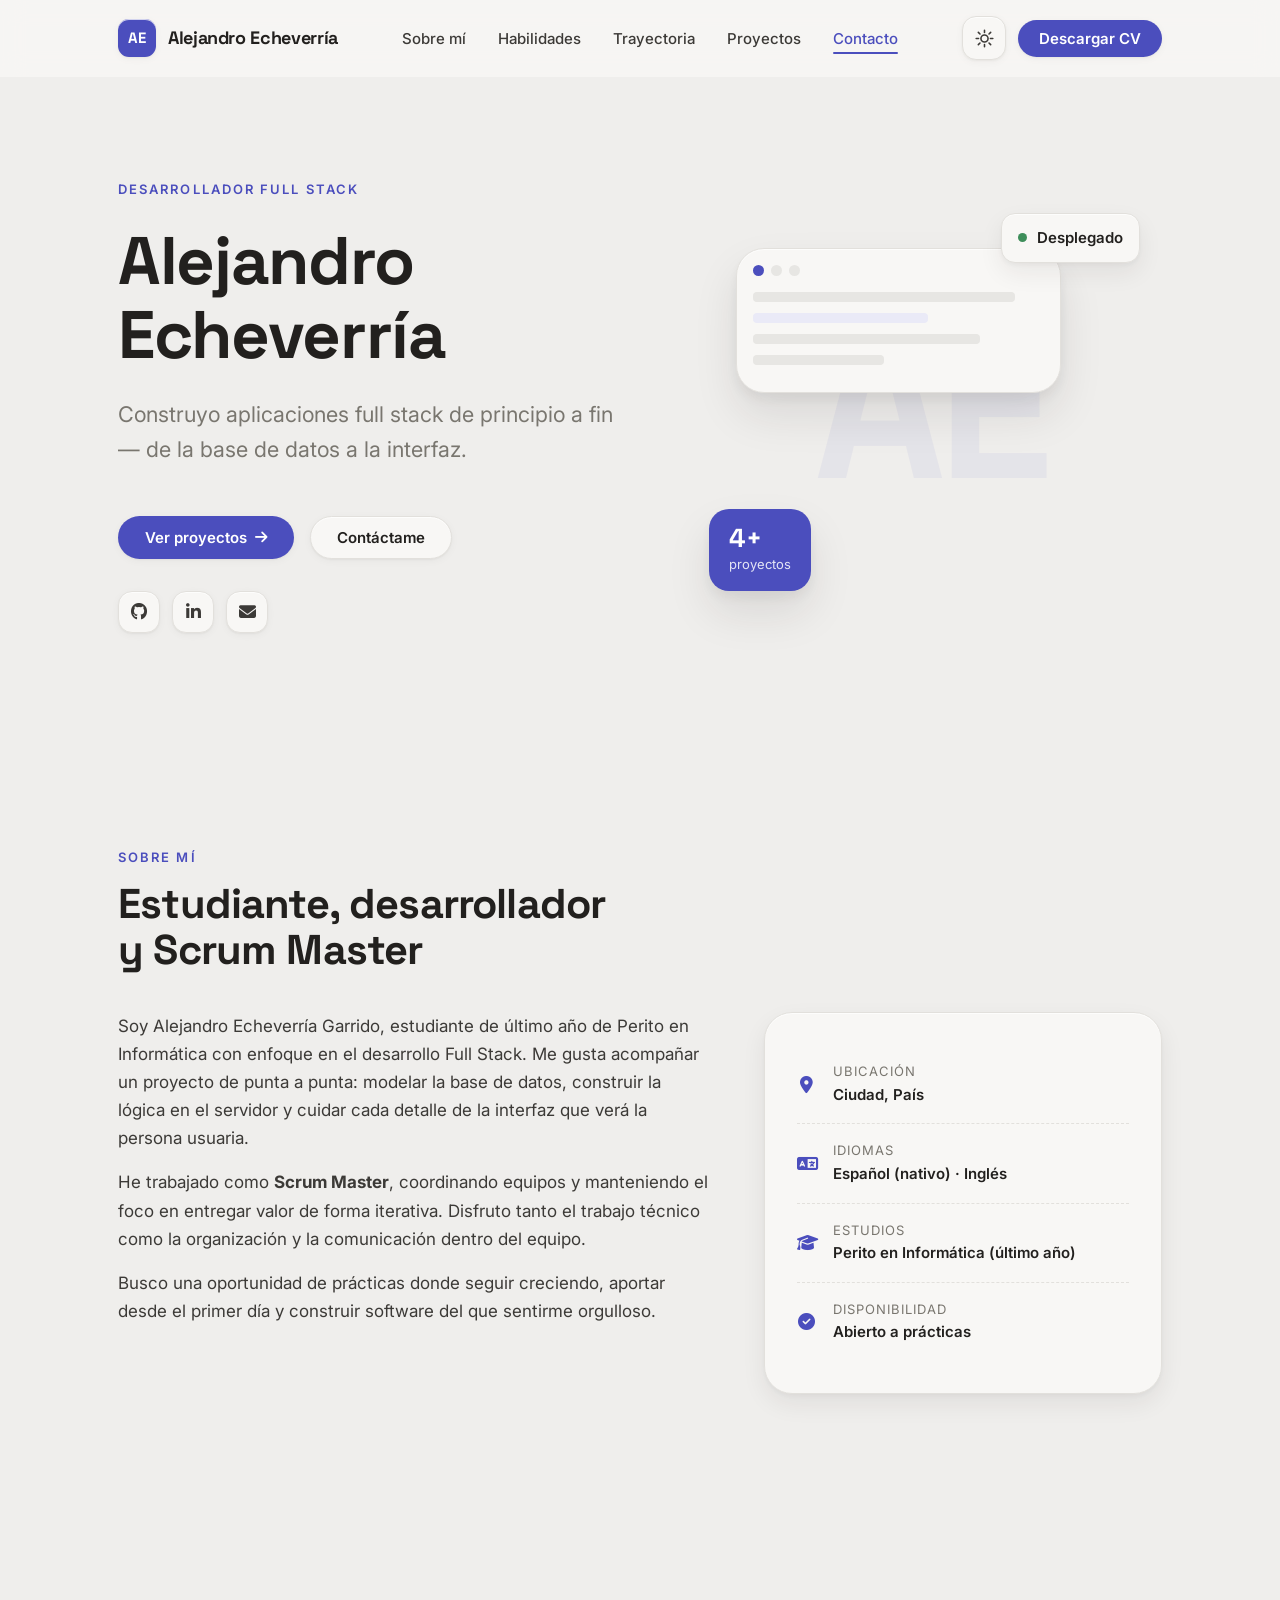
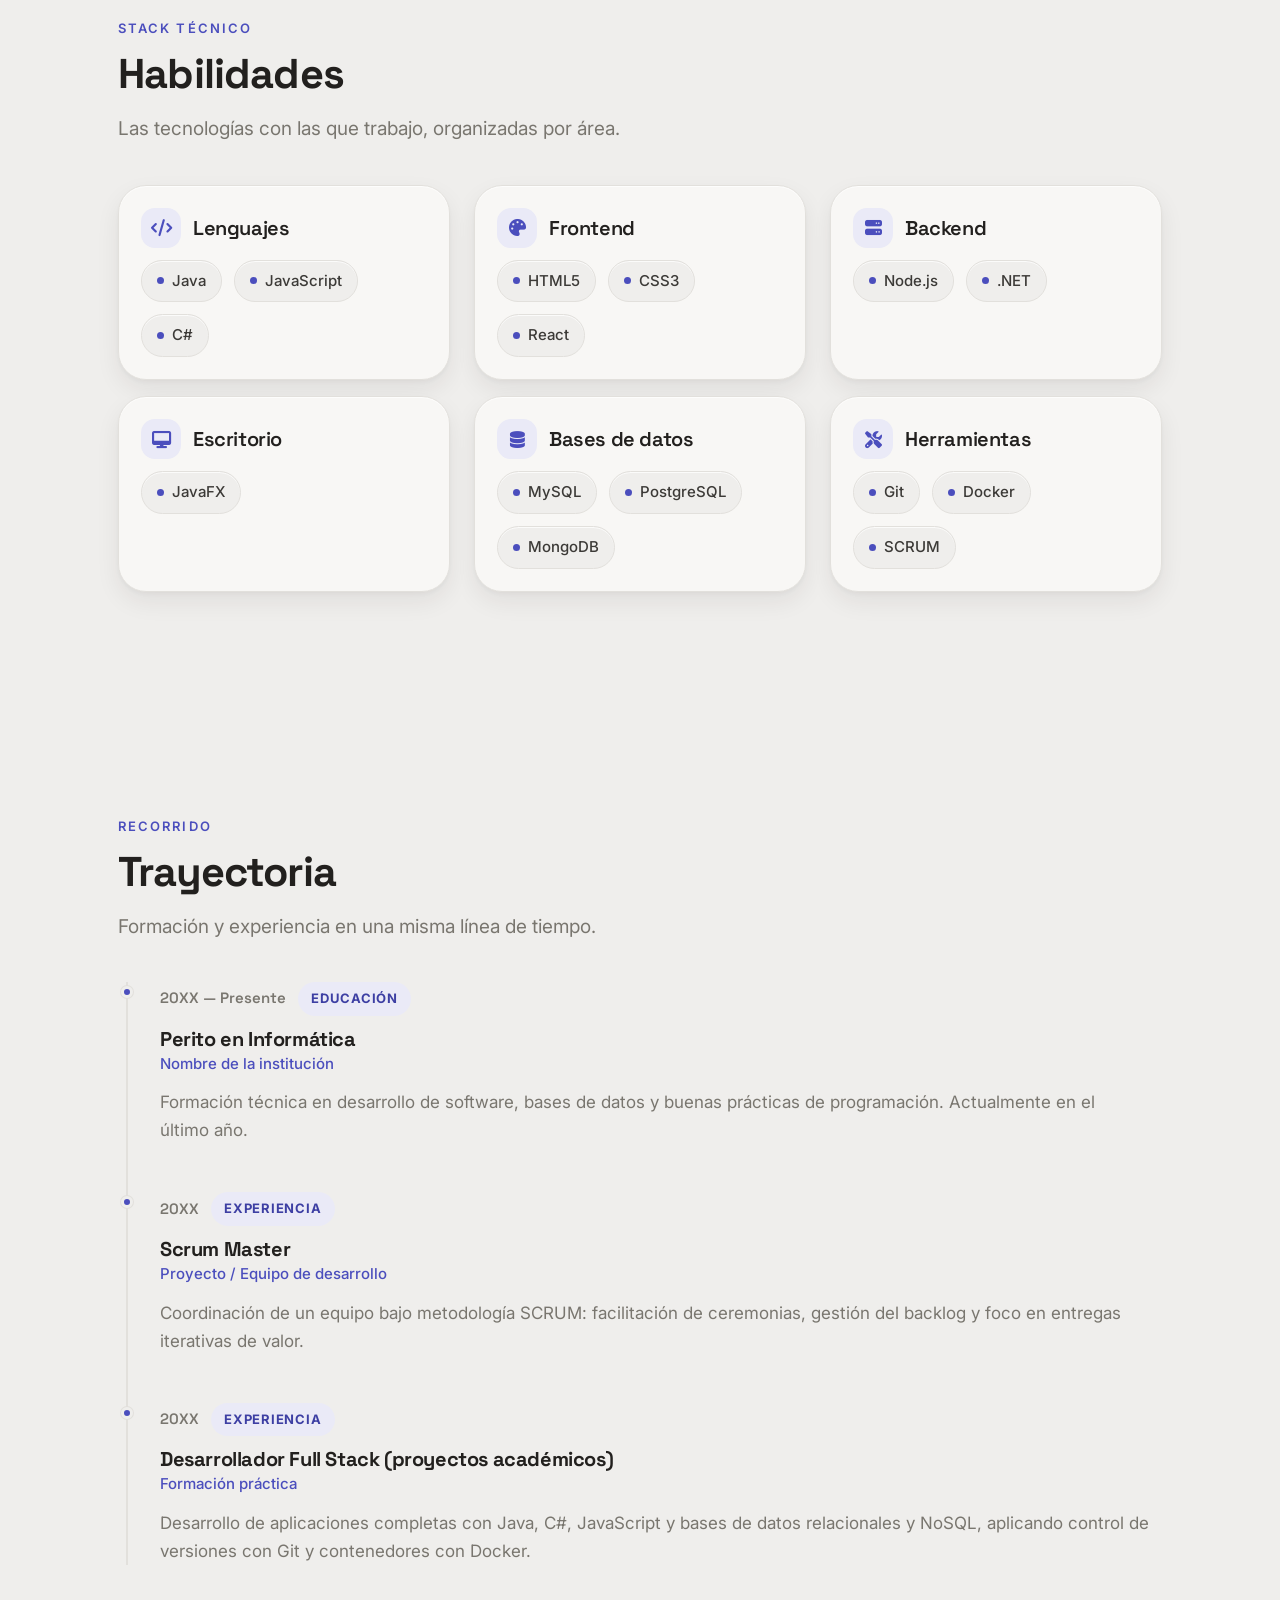
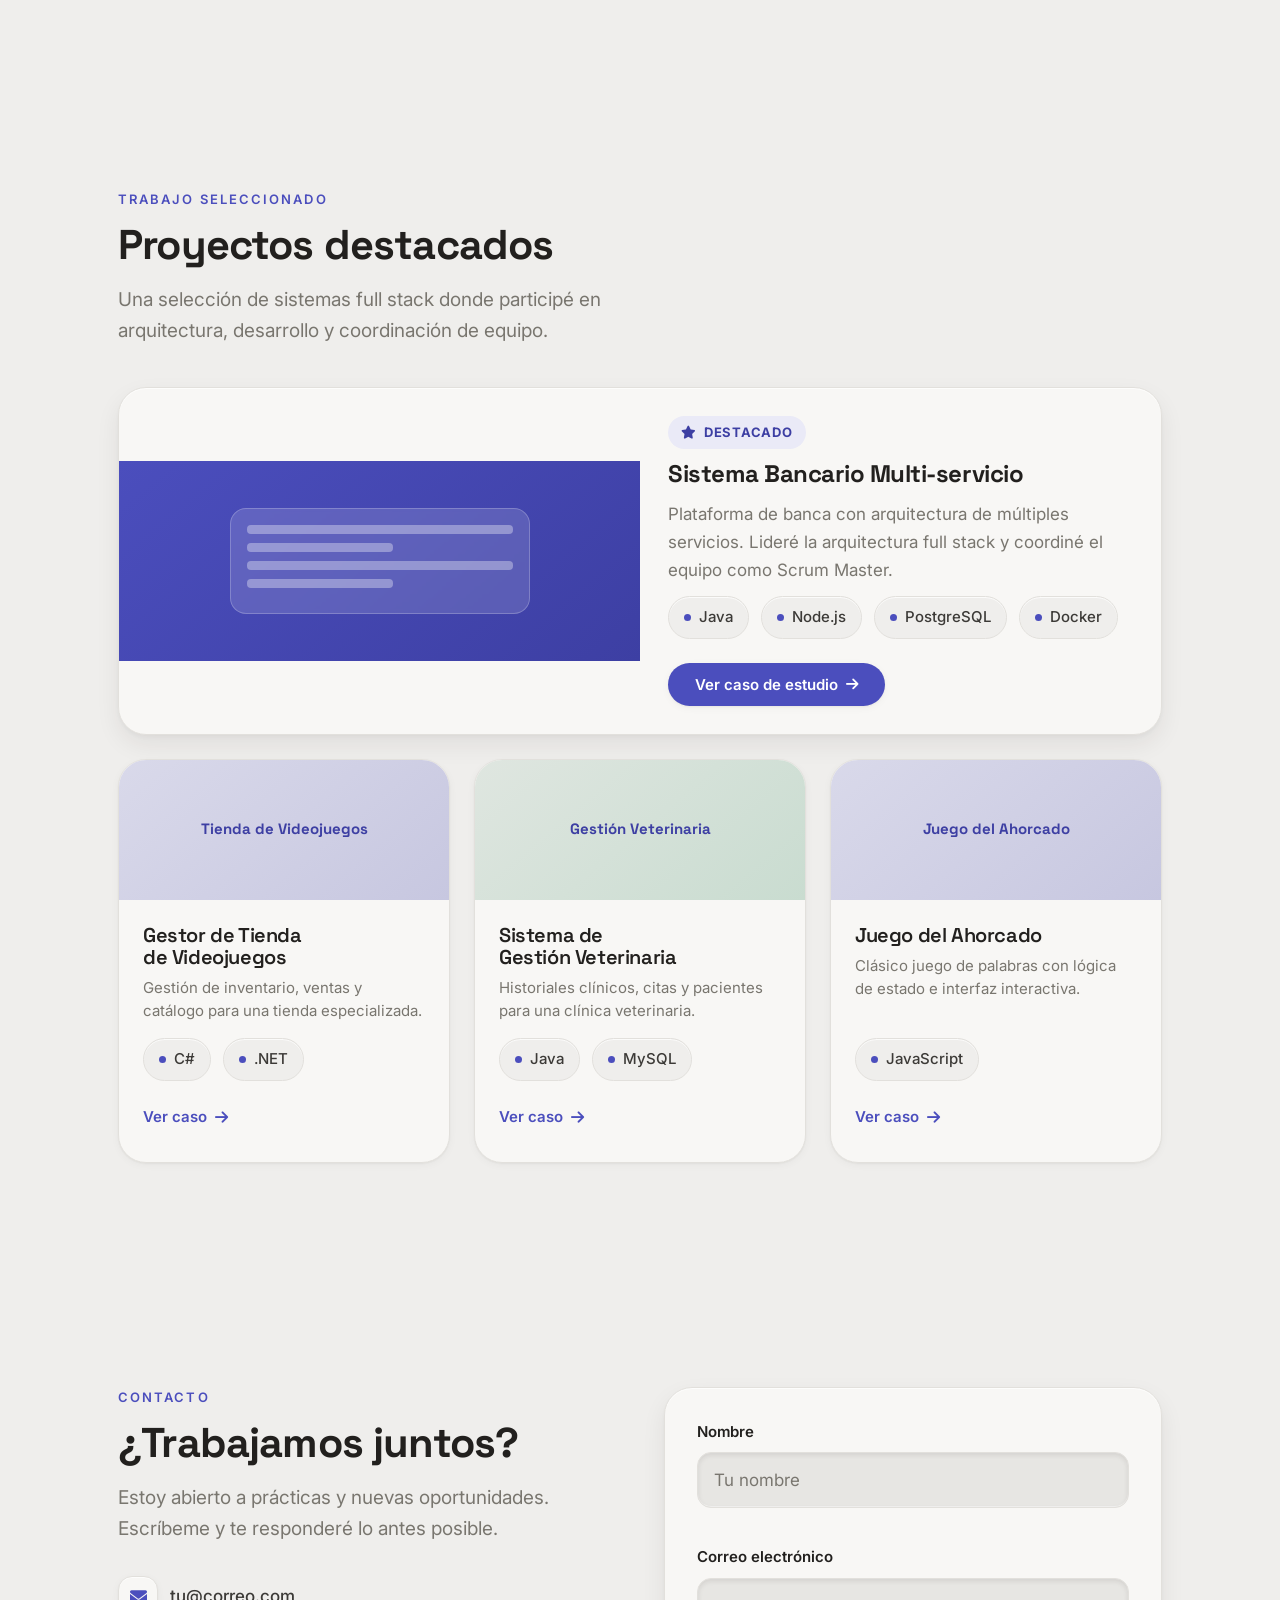
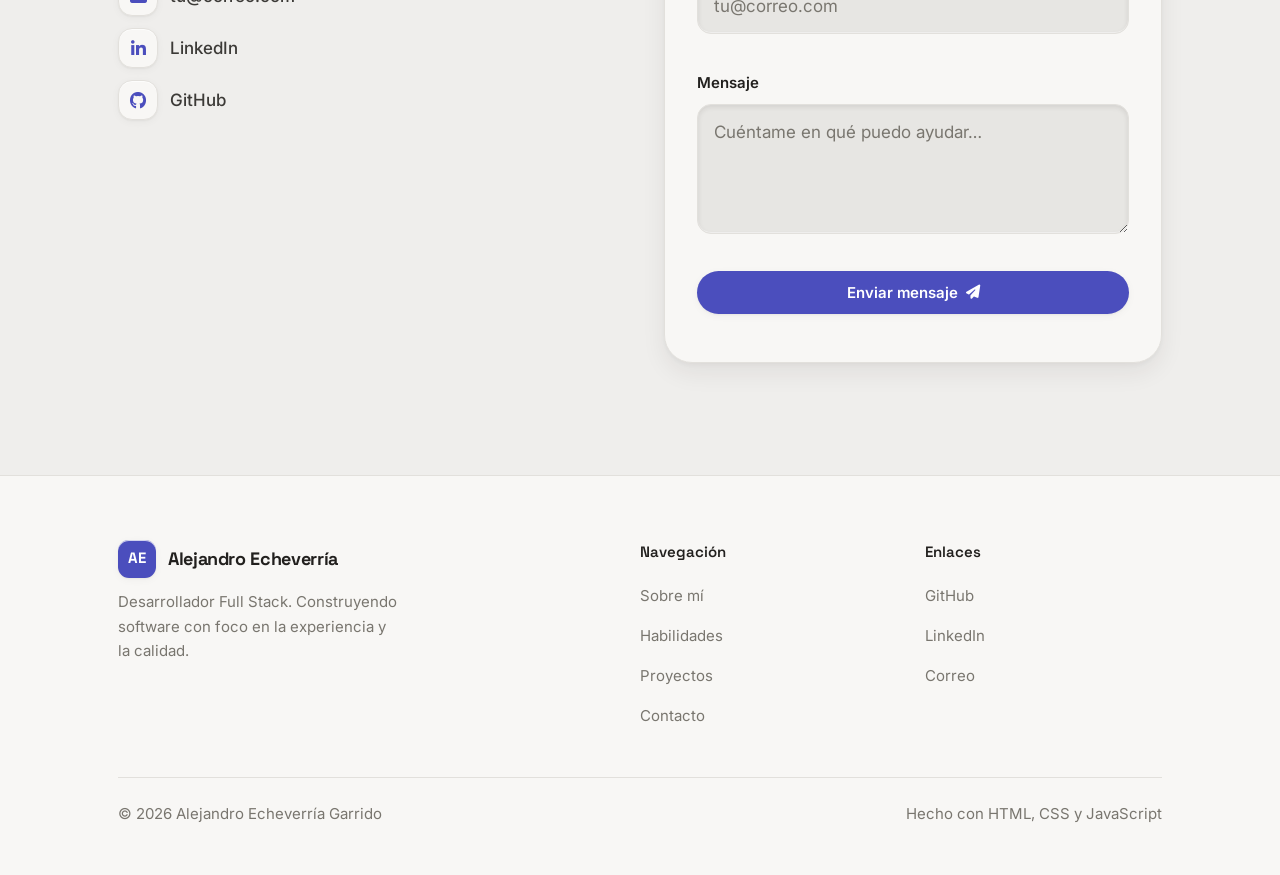
==== commit ae5a5978: "Pulido visual, assets de marca, formulario y animaciones - Assets: og-image (1200x630) y favicons (S" ====
--- a/index.html
+++ b/index.html
@@ -12,12 +12,18 @@
   <meta property="og:type" content="website">
   <meta property="og:title" content="Alejandro Echeverría — Desarrollador Full Stack">
   <meta property="og:description" content="Portafolio profesional: proyectos full stack, habilidades y trayectoria.">
-  <!-- TODO: crear assets/img/og-image.png (1200×630) y actualizar la URL absoluta al desplegar -->
+  <!-- Al desplegar: cambia a URL ABSOLUTA (https://tu-dominio/assets/img/og-image.png); LinkedIn/Facebook no aceptan rutas relativas -->
   <meta property="og:image" content="assets/img/og-image.png">
+  <meta property="og:image:width" content="1200">
+  <meta property="og:image:height" content="630">
+  <meta property="og:image:alt" content="Portafolio de Alejandro Echeverría — Desarrollador Full Stack">
   <meta name="twitter:card" content="summary_large_image">
-
-  <!-- Favicon con monograma (SVG en línea, sin petición extra) -->
-  <link rel="icon" href="data:image/svg+xml,%3Csvg xmlns='http://www.w3.org/2000/svg' viewBox='0 0 100 100'%3E%3Crect width='100' height='100' rx='24' fill='%234B4EBD'/%3E%3Ctext x='50' y='67' font-family='Arial,sans-serif' font-size='46' font-weight='700' fill='%23ffffff' text-anchor='middle'%3EAE%3C/text%3E%3C/svg%3E">
+  <meta name="twitter:image" content="assets/img/og-image.png">
+
+  <!-- Favicons (monograma AE) -->
+  <link rel="icon" href="assets/favicon/favicon-32.png" sizes="32x32" type="image/png">
+  <link rel="icon" href="assets/favicon/favicon.svg" type="image/svg+xml">
+  <link rel="apple-touch-icon" href="assets/favicon/apple-touch-icon.png">
 
   <!-- Anti-FOUC: aplica el tema guardado antes del primer pintado. Claro por defecto. -->
   <script>
@@ -447,8 +453,11 @@
             </div>
           </div>
 
-          <!-- TODO: conectar 'action' a Formspree/Netlify Forms para recibir mensajes -->
-          <form class="card contact__form" data-contact-form novalidate>
+          <!-- Formspree activo. El envío se hace por fetch (AJAX) desde js/modules/form.js → initForm. -->
+          <form class="card contact__form" data-contact-form action="https://formspree.io/f/mzdnpaor" method="POST" novalidate>
+            <!-- Anti-spam (honeypot de Formspree): debe permanecer vacío -->
+            <input type="text" name="_gotcha" tabindex="-1" autocomplete="off" aria-hidden="true" hidden>
+            <input type="hidden" name="_subject" value="Nuevo mensaje desde tu portafolio">
             <div class="field">
               <label class="field__label" for="nombre">Nombre</label>
               <input class="field__control" id="nombre" name="nombre" type="text" placeholder="Tu nombre" autocomplete="name">
--- a/css/tokens.css
+++ b/css/tokens.css
@@ -22,6 +22,9 @@
   --accent-strong: #3D3FA3;
   --accent-soft: #EAEAF7;
   --on-accent: #FFFFFF;
+
+  /* Glow ambiental del puntero (radial) */
+  --glow: rgba(75, 78, 189, 0.10);
 
   /* --- Semánticos (independientes del acento) --- */
   --ok: #3E8E5A;
@@ -104,6 +107,8 @@
   --accent-soft: rgba(154, 156, 242, .16);
   --on-accent: #16151A;
 
+  --glow: rgba(154, 156, 242, 0.16);
+
   --ok: #5FB07C;
   --warn: #D6A24A;
   --err: #E0715A;
--- a/css/base.css
+++ b/css/base.css
@@ -15,6 +15,10 @@
 html {
   -webkit-text-size-adjust: 100%;
   scroll-behavior: smooth;
+  /* El fondo vive en :root para que el glow del puntero (z-index:-1) asome
+     por el lienzo sin quedar oculto tras el fondo del body. */
+  background-color: var(--canvas);
+  transition: background-color var(--dur) var(--ease);
 }
 
 @media (prefers-reduced-motion: reduce) {
@@ -24,14 +28,14 @@
 }
 
 body {
-  background-color: var(--canvas);
+  background-color: transparent; /* el fondo lo pinta :root (ver arriba) */
   color: var(--ink);
   font-family: var(--font-body);
   font-size: var(--fs-body);
   line-height: 1.65;
   -webkit-font-smoothing: antialiased;
   text-rendering: optimizeLegibility;
-  transition: background-color var(--dur) var(--ease), color var(--dur) var(--ease);
+  transition: color var(--dur) var(--ease);
 }
 
 /* Media */
--- a/css/layout.css
+++ b/css/layout.css
@@ -21,7 +21,7 @@
 /* Cabecera de sección (eyebrow + título + intro) */
 .section__head {
   max-width: 54ch;
-  margin-bottom: clamp(32px, 5vw, 56px);
+  margin-bottom: clamp(24px, 4vw, 40px);
 }
 
 .eyebrow {
@@ -288,3 +288,40 @@
     margin-top: auto;
   }
 }
+
+/* ============================================================
+   EFECTOS GLOBALES (creados por JS; degradan sin él)
+   ============================================================ */
+
+/* Barra de progreso de lectura (borde superior) */
+.scroll-progress {
+  position: fixed;
+  inset: 0 0 auto 0;
+  height: 3px;
+  background: linear-gradient(90deg, var(--accent), var(--accent-strong));
+  transform: scaleX(0);
+  transform-origin: 0 50%;
+  z-index: 300;
+  pointer-events: none;
+  will-change: transform;
+}
+
+/* Glow ambiental que sigue al puntero (detrás del contenido) */
+.pointer-glow {
+  position: fixed;
+  top: 0;
+  left: 0;
+  width: 600px;
+  height: 600px;
+  border-radius: 50%;
+  background: radial-gradient(circle closest-side, var(--glow), transparent);
+  pointer-events: none;
+  z-index: -1;
+  opacity: 0;
+  transition: opacity var(--dur) var(--ease);
+  will-change: transform;
+}
+
+.pointer-glow.is-active {
+  opacity: 1;
+}
--- a/css/sections.css
+++ b/css/sections.css
@@ -223,19 +223,20 @@
 /* ---------- HABILIDADES ---------- */
 .skills__grid {
   display: grid;
-  gap: var(--sp-5);
+  /* row-gap más ajustado que column-gap: acerca las dos filas sin apretar en horizontal */
+  gap: var(--sp-4) var(--sp-5);
   grid-template-columns: 1fr;
 }
 
 .skill-card {
-  padding: clamp(20px, 3vw, 28px);
+  padding: clamp(18px, 2.5vw, 22px);
 }
 
 .skill-card__head {
   display: flex;
   align-items: center;
   gap: var(--sp-3);
-  margin-bottom: var(--sp-4);
+  margin-bottom: var(--sp-3);
 }
 
 .skill-card__icon {
@@ -263,7 +264,7 @@
 }
 
 .featured__thumb {
-  min-height: 240px;
+  min-height: 200px;
   background: linear-gradient(140deg, var(--accent), var(--accent-strong));
   display: grid;
   place-items: center;
@@ -293,21 +294,21 @@
 }
 
 .featured__body {
-  padding: clamp(26px, 4vw, 44px);
+  padding: clamp(22px, 3vw, 28px);
 }
 
 .featured__title {
-  font-size: 1.65rem;
-  margin-top: var(--sp-4);
+  font-size: var(--fs-h3);
+  margin-top: var(--sp-3);
 }
 
 .featured__desc {
   color: var(--ink-muted);
-  margin-top: var(--sp-4);
+  margin-top: var(--sp-3);
 }
 
 .featured__cta {
-  margin-top: var(--sp-6);
+  margin-top: var(--sp-5);
 }
 
 .projects__grid {
@@ -365,11 +366,19 @@
   color: var(--ink-muted);
   font-size: var(--fs-sm);
   margin-top: var(--sp-2);
+  margin-bottom: var(--sp-4); /* separación mínima con el pie (chips) */
   line-height: 1.55;
 }
 
 .project-card__tags {
-  margin-top: var(--sp-4);
+  margin-top: var(--sp-3);
+}
+
+/* Rejilla de proyectos: ancla el pie (chips + "Ver caso") al fondo de la
+   tarjeta para que queden alineados entre tarjetas, sin depender del largo
+   del texto. No afecta a la tarjeta destacada (no está dentro de .project-card). */
+.project-card .project-card__tags {
+  margin-top: auto;
 }
 
 .project-card__link {
@@ -457,3 +466,30 @@
   .skills__grid { grid-template-columns: repeat(3, 1fr); }
   .projects__grid { grid-template-columns: repeat(3, 1fr); }
 }
+
+/* ============================================================
+   Aterrizaje direccional al navegar por el nav (lo dispara scroll-nav.js).
+   El encabezado entra desde abajo si el usuario bajó, o desde arriba si subió.
+   ============================================================ */
+/* Se aplica siempre (decisión de producto: efectos visibles para todos).
+   El !important es intencional y justificado: gana al reset global de
+   base.css que anula toda animación bajo prefers-reduced-motion. */
+.section__head.is-arriving-down,
+.hero__intro.is-arriving-down {
+  animation: headArriveDown 460ms var(--ease) both !important;
+}
+
+.section__head.is-arriving-up,
+.hero__intro.is-arriving-up {
+  animation: headArriveUp 460ms var(--ease) both !important;
+}
+
+@keyframes headArriveDown {
+  from { opacity: 0; transform: translateY(20px); }
+  to   { opacity: 1; transform: translateY(0); }
+}
+
+@keyframes headArriveUp {
+  from { opacity: 0; transform: translateY(-20px); }
+  to   { opacity: 1; transform: translateY(0); }
+}
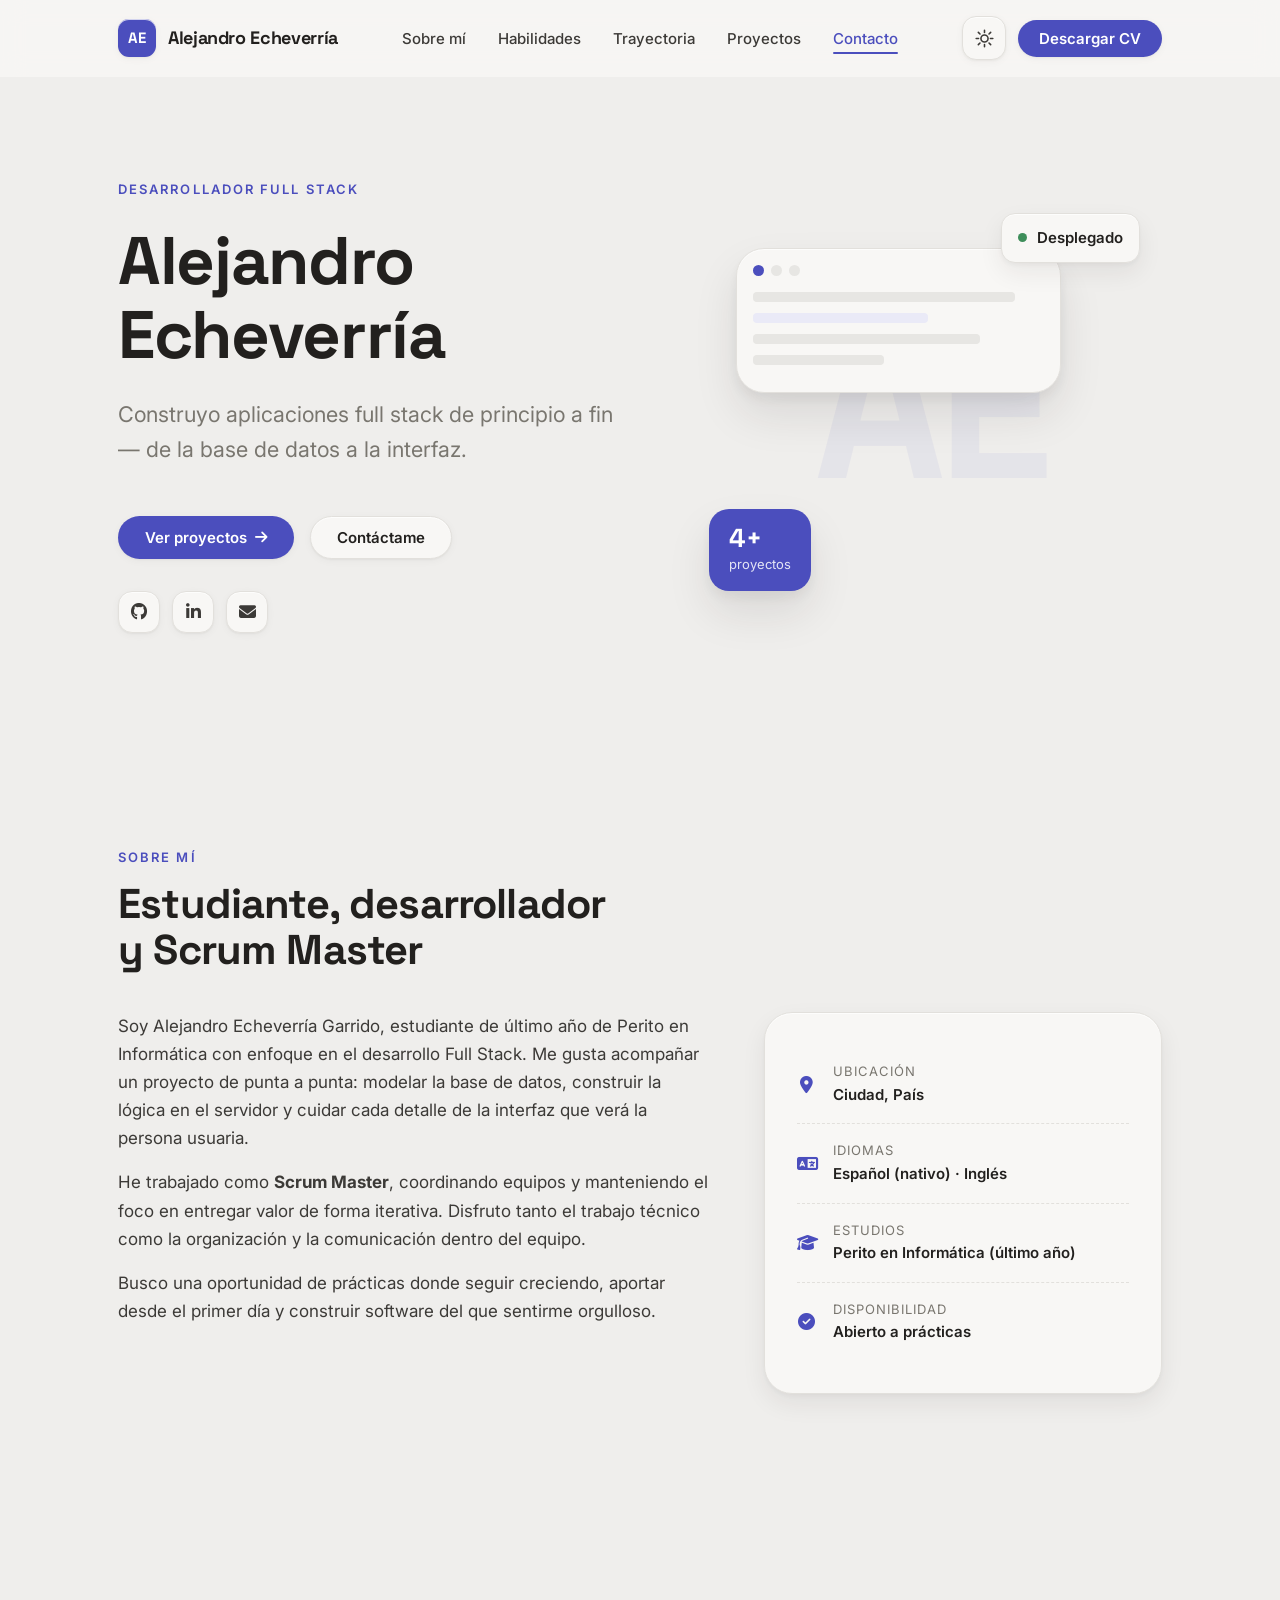
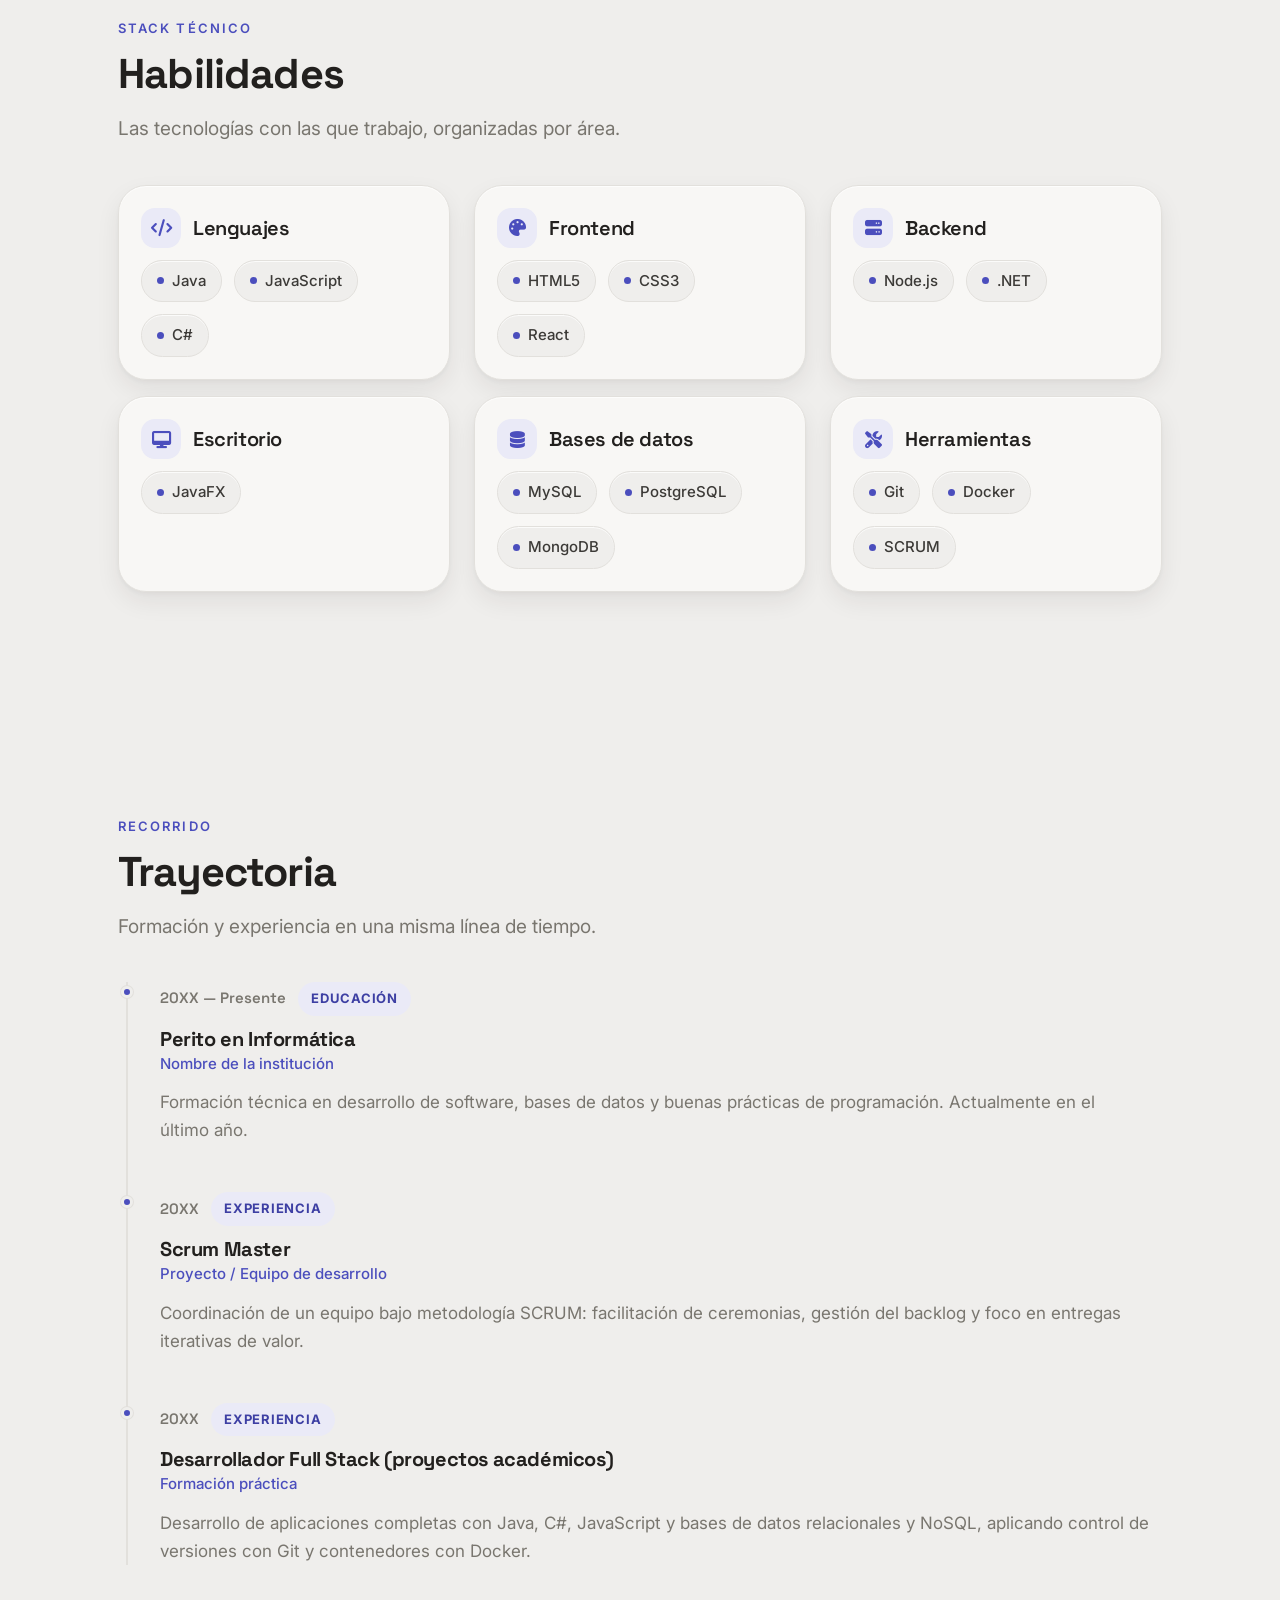
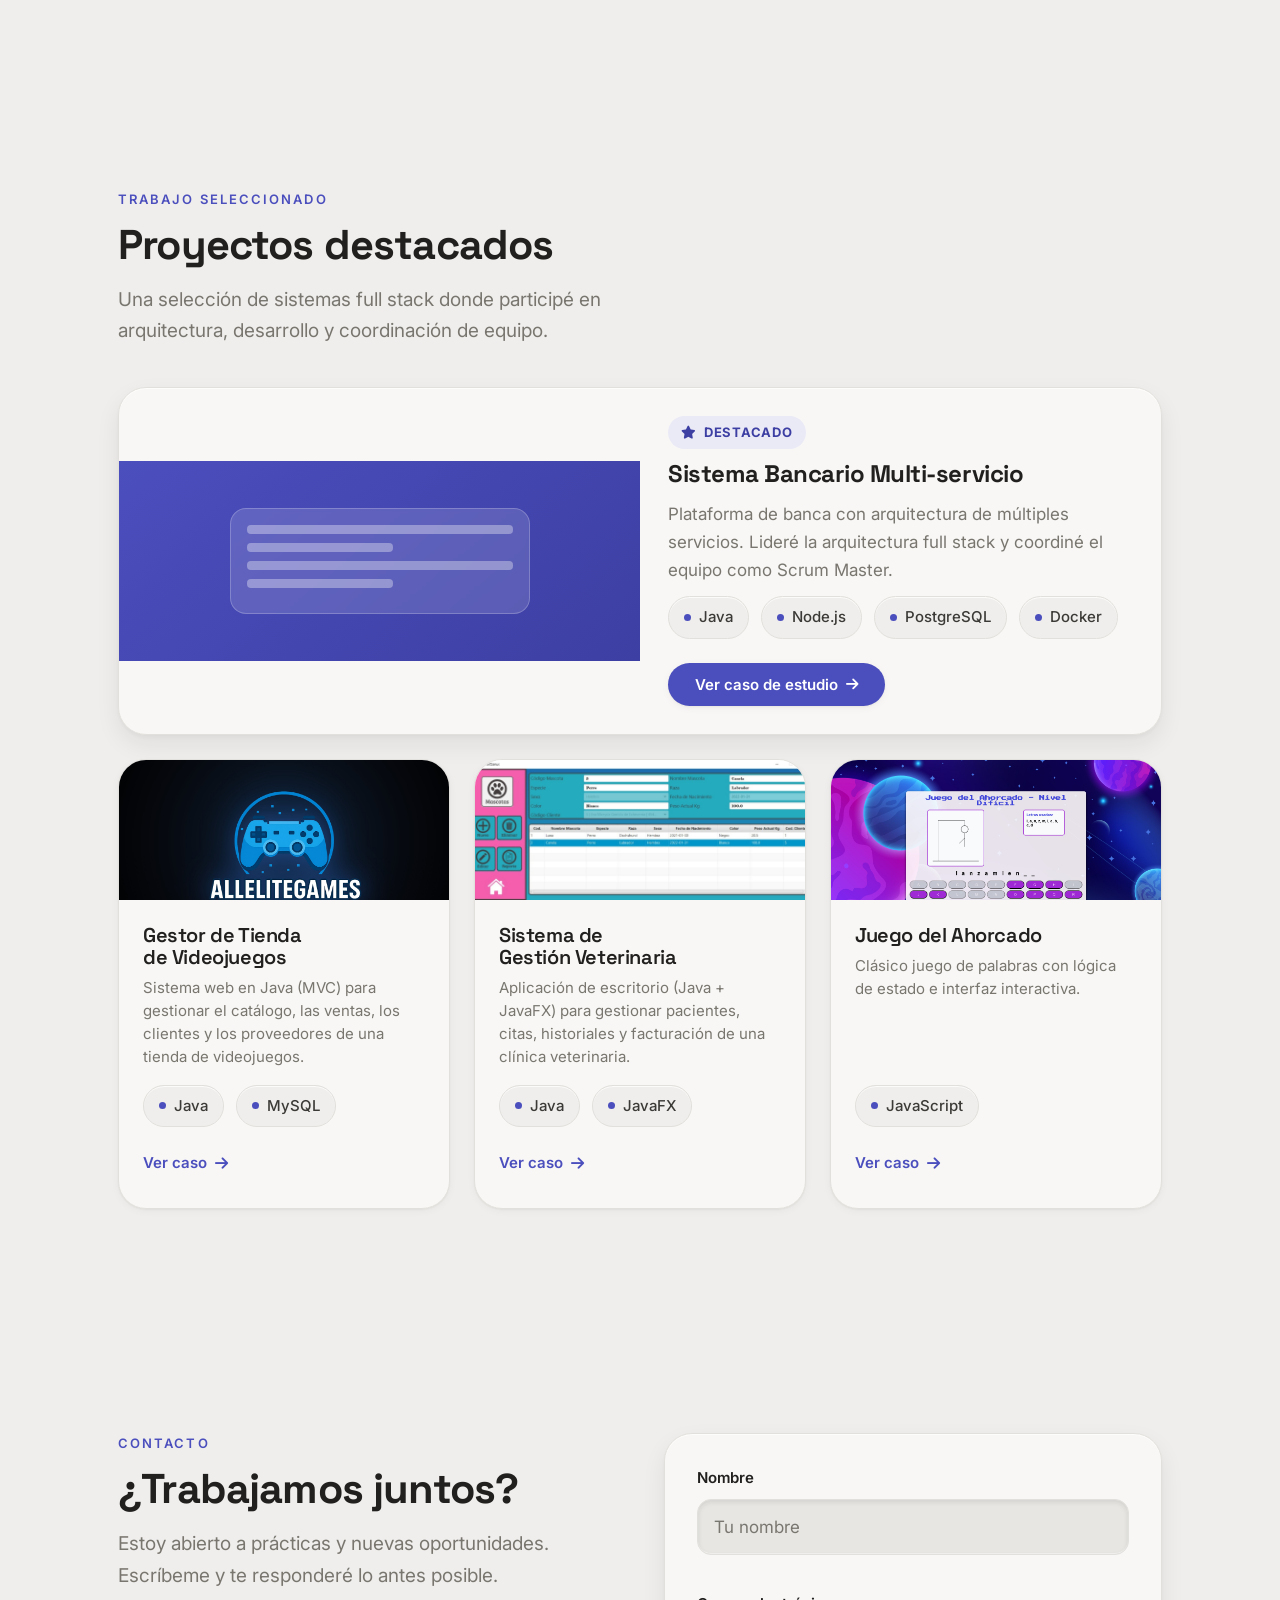
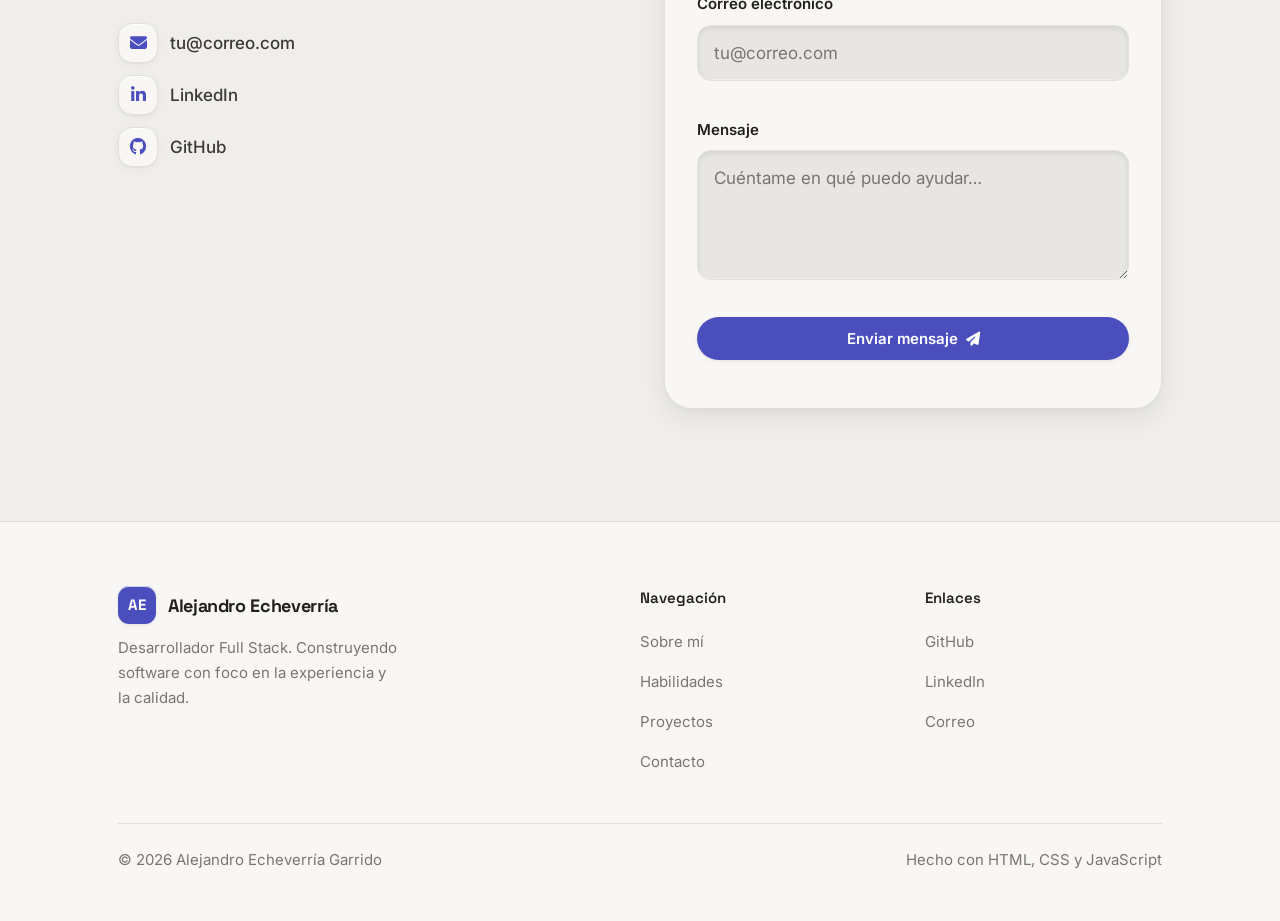
==== commit 0b798ca9: "Contenido real de las fichas de proyecto, capturas y visor de imágenes - Ahorcado, Gestor de Tienda " ====
--- a/index.html
+++ b/index.html
@@ -382,29 +382,33 @@
         <!-- Resto de proyectos -->
         <div class="projects__grid">
           <article class="card project-card" data-reveal>
-            <div class="project-card__thumb" aria-hidden="true">Tienda de Videojuegos</div>
+            <div class="project-card__thumb">
+              <img src="assets/img/projects/gestor-hero.jpg" alt="Logo del proyecto AllEliteGames" loading="lazy">
+            </div>
             <div class="project-card__body">
               <h4>Gestor de Tienda de Videojuegos</h4>
-              <p class="project-card__desc">Gestión de inventario, ventas y catálogo para una tienda especializada.</p>
-              <div class="chip-group project-card__tags">
-                <span class="chip"><span class="chip__dot"></span>C#</span>
-                <span class="chip"><span class="chip__dot"></span>.NET</span>
-              </div>
-              <a class="project-card__link" href="proyectos/gestor-tienda-videojuegos.html">
-                Ver caso <i class="fa-solid fa-arrow-right" aria-hidden="true"></i>
-              </a>
-            </div>
-          </article>
-
-          <article class="card project-card" data-reveal>
-            <div class="project-card__thumb" aria-hidden="true">Gestión Veterinaria</div>
-            <div class="project-card__body">
-              <h4>Sistema de Gestión Veterinaria</h4>
-              <p class="project-card__desc">Historiales clínicos, citas y pacientes para una clínica veterinaria.</p>
+              <p class="project-card__desc">Sistema web en Java (MVC) para gestionar el catálogo, las ventas, los clientes y los proveedores de una tienda de videojuegos.</p>
               <div class="chip-group project-card__tags">
                 <span class="chip"><span class="chip__dot"></span>Java</span>
                 <span class="chip"><span class="chip__dot"></span>MySQL</span>
               </div>
+              <a class="project-card__link" href="proyectos/gestor-tienda-videojuegos.html">
+                Ver caso <i class="fa-solid fa-arrow-right" aria-hidden="true"></i>
+              </a>
+            </div>
+          </article>
+
+          <article class="card project-card" data-reveal>
+            <div class="project-card__thumb">
+              <img src="assets/img/projects/clinic-hero.jpeg" alt="Módulo de gestión de mascotas de ClinicVetSanus" loading="lazy">
+            </div>
+            <div class="project-card__body">
+              <h4>Sistema de Gestión Veterinaria</h4>
+              <p class="project-card__desc">Aplicación de escritorio (Java + JavaFX) para gestionar pacientes, citas, historiales y facturación de una clínica veterinaria.</p>
+              <div class="chip-group project-card__tags">
+                <span class="chip"><span class="chip__dot"></span>Java</span>
+                <span class="chip"><span class="chip__dot"></span>JavaFX</span>
+              </div>
               <a class="project-card__link" href="proyectos/sistema-gestion-veterinaria.html">
                 Ver caso <i class="fa-solid fa-arrow-right" aria-hidden="true"></i>
               </a>
@@ -412,7 +416,9 @@
           </article>
 
           <article class="card project-card" data-reveal>
-            <div class="project-card__thumb" aria-hidden="true">Juego del Ahorcado</div>
+            <div class="project-card__thumb">
+              <img src="assets/img/projects/ahorcado-hero.jpg" alt="Captura del Juego del Ahorcado en el nivel difícil" loading="lazy">
+            </div>
             <div class="project-card__body">
               <h4>Juego del Ahorcado</h4>
               <p class="project-card__desc">Clásico juego de palabras con lógica de estado e interfaz interactiva.</p>
--- a/css/tokens.css
+++ b/css/tokens.css
@@ -85,6 +85,7 @@
   /* --- Capas (z-index) --- */
   --z-header: 100;
   --z-menu: 200;
+  --z-modal: 1000;
 }
 
 /* ============================================================
--- a/css/base.css
+++ b/css/base.css
@@ -83,6 +83,17 @@
   text-wrap: pretty;
 }
 
+/* Código en línea */
+code {
+  font-family: ui-monospace, SFMono-Regular, Menlo, Consolas, monospace;
+  font-size: 0.88em;
+  color: var(--ink-strong);
+  background: var(--sunken);
+  border: 1px solid var(--hairline);
+  border-radius: var(--r-sm);
+  padding: 0.08em 0.4em;
+}
+
 a {
   color: var(--accent);
   text-decoration: none;
--- a/css/components.css
+++ b/css/components.css
@@ -340,3 +340,177 @@
     transform: none;
   }
 }
+
+/* ---------- Ampliar imagen (botón sobre la imagen) ---------- */
+.zoom-wrap {
+  position: relative;
+  display: block;
+}
+
+.zoom-btn {
+  position: absolute;
+  top: 12px;
+  right: 12px;
+  z-index: 2;
+  display: grid;
+  place-items: center;
+  width: 40px;
+  height: 40px;
+  border: 1px solid var(--hairline);
+  border-radius: var(--r-pill);
+  background: color-mix(in srgb, var(--surface) 78%, transparent);
+  -webkit-backdrop-filter: blur(6px);
+  backdrop-filter: blur(6px);
+  color: var(--ink-strong);
+  box-shadow: var(--e2);
+  cursor: pointer;
+  opacity: 0;
+  transform: translateY(-4px);
+  transition: opacity var(--dur) var(--ease), transform var(--dur) var(--ease),
+    color var(--dur) var(--ease);
+}
+
+.zoom-wrap:hover .zoom-btn,
+.zoom-wrap:focus-within .zoom-btn {
+  opacity: 1;
+  transform: none;
+}
+
+.zoom-btn:hover {
+  color: var(--accent);
+}
+
+.zoom-btn i {
+  font-size: 15px;
+}
+
+/* En pantallas táctiles (sin hover) el botón queda siempre visible */
+@media (hover: none) {
+  .zoom-btn {
+    opacity: 1;
+    transform: none;
+  }
+}
+
+/* ---------- Visor de imágenes (lightbox) ---------- */
+.lightbox {
+  position: fixed;
+  inset: 0;
+  z-index: var(--z-modal);
+  display: grid;
+  place-items: center;
+  padding: clamp(16px, 5vw, 64px);
+  background: color-mix(in srgb, var(--canvas) 55%, transparent);
+  -webkit-backdrop-filter: blur(16px) saturate(1.1);
+  backdrop-filter: blur(16px) saturate(1.1);
+  opacity: 0;
+  visibility: hidden;
+  pointer-events: none;
+  transition: opacity var(--dur) var(--ease), visibility var(--dur) var(--ease);
+}
+
+.lightbox.is-open {
+  opacity: 1;
+  visibility: visible;
+  pointer-events: auto;
+}
+
+.lightbox__figure {
+  margin: 0;
+  display: flex;
+  flex-direction: column;
+  align-items: center;
+  gap: var(--sp-4);
+  max-width: 100%;
+  transform: scale(0.97);
+  transition: transform var(--dur) var(--ease);
+}
+
+.lightbox.is-open .lightbox__figure {
+  transform: none;
+}
+
+.lightbox__img {
+  max-width: min(92vw, 1400px);
+  max-height: 80vh;
+  width: auto;
+  height: auto;
+  object-fit: contain;
+  border-radius: var(--r-lg);
+  box-shadow: var(--e3);
+  background: var(--surface);
+}
+
+.lightbox__caption {
+  font-size: var(--fs-sm);
+  color: var(--ink);
+  background: color-mix(in srgb, var(--surface) 85%, transparent);
+  border: 1px solid var(--hairline);
+  padding: 8px 16px;
+  border-radius: var(--r-pill);
+  max-width: 90vw;
+  text-align: center;
+}
+
+.lightbox__btn {
+  position: absolute;
+  z-index: 2;
+  display: grid;
+  place-items: center;
+  width: 52px;
+  height: 52px;
+  border: 1px solid var(--hairline);
+  border-radius: var(--r-pill);
+  background: color-mix(in srgb, var(--surface) 82%, transparent);
+  -webkit-backdrop-filter: blur(6px);
+  backdrop-filter: blur(6px);
+  color: var(--ink-strong);
+  box-shadow: var(--e2);
+  cursor: pointer;
+  transition: transform var(--dur) var(--ease), color var(--dur) var(--ease);
+}
+
+.lightbox__btn:hover {
+  color: var(--accent);
+}
+
+.lightbox__btn i {
+  font-size: 18px;
+}
+
+.lightbox__close {
+  top: clamp(12px, 3vw, 24px);
+  right: clamp(12px, 3vw, 24px);
+}
+
+.lightbox__close:hover {
+  transform: scale(1.06);
+}
+
+.lightbox__nav {
+  top: 50%;
+  transform: translateY(-50%);
+}
+
+.lightbox__nav--prev {
+  left: clamp(8px, 2.5vw, 28px);
+}
+
+.lightbox__nav--next {
+  right: clamp(8px, 2.5vw, 28px);
+}
+
+.lightbox__nav:hover {
+  transform: translateY(-50%) scale(1.06);
+}
+
+@media (prefers-reduced-motion: reduce) {
+  .lightbox,
+  .lightbox__figure,
+  .zoom-btn {
+    transition: none;
+  }
+  .lightbox__figure {
+    transform: none;
+  }
+}
--- a/css/sections.css
+++ b/css/sections.css
@@ -340,6 +340,19 @@
   font-size: var(--fs-sm);
   color: var(--accent-strong);
   background: linear-gradient(140deg, #d9d9ea, #c7c7e0);
+  overflow: hidden;
+}
+
+.project-card__thumb img {
+  width: 100%;
+  height: 100%;
+  object-fit: cover;
+  display: block;
+  transition: transform var(--dur-slow) var(--ease);
+}
+
+.project-card:hover .project-card__thumb img {
+  transform: scale(1.04);
 }
 
 [data-theme="dark"] .project-card__thumb {
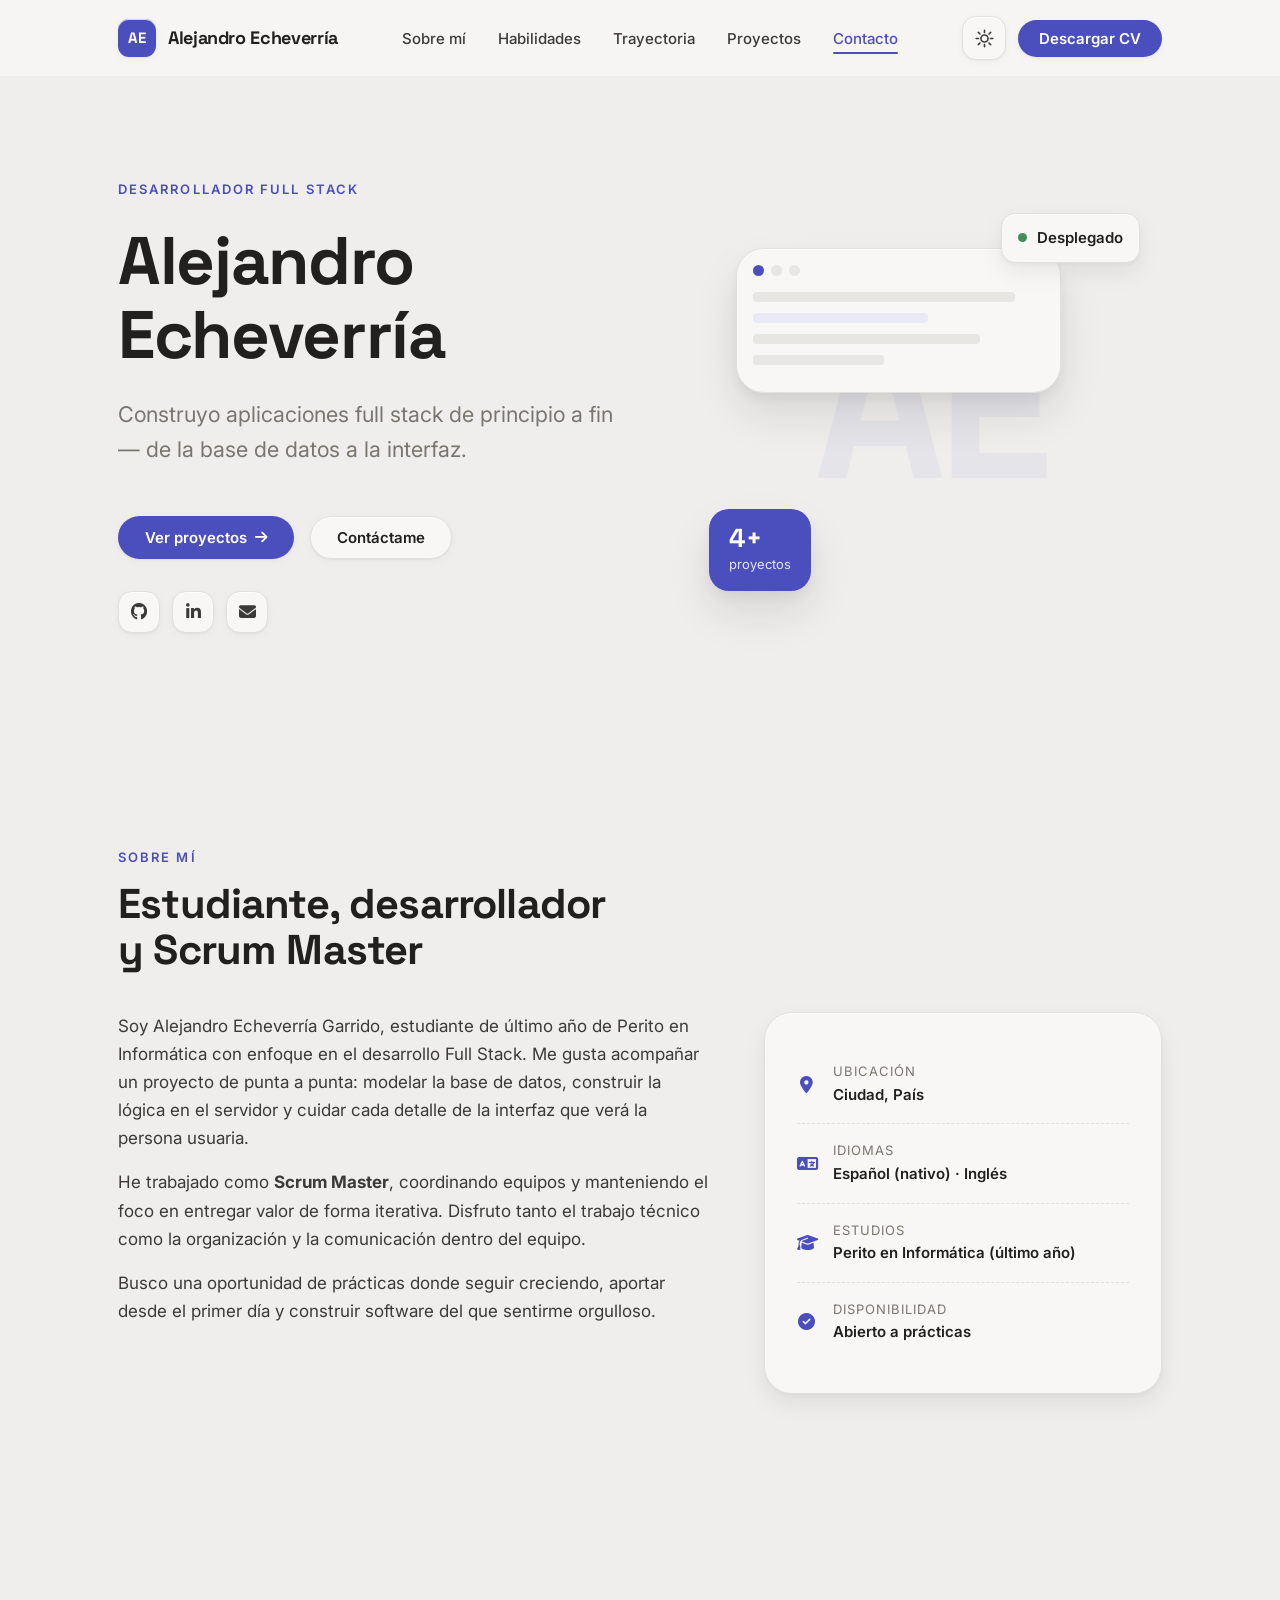
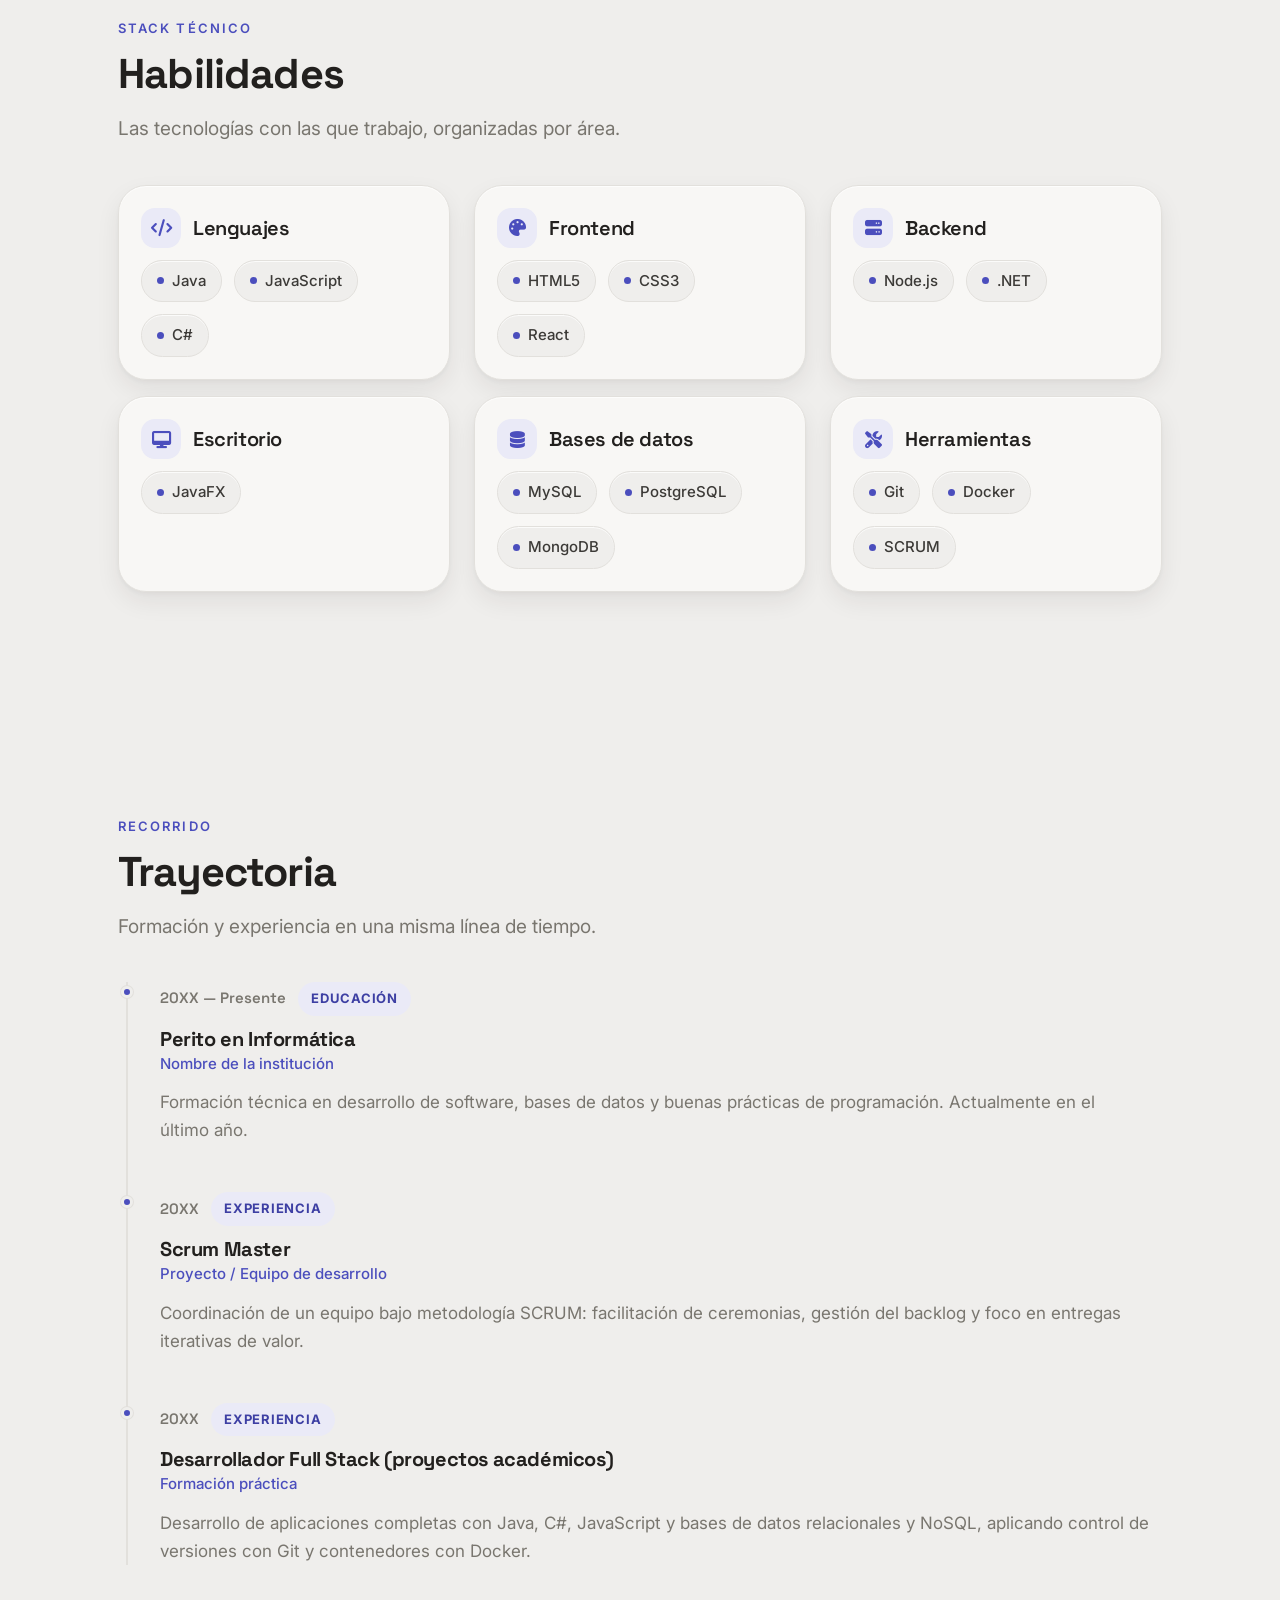
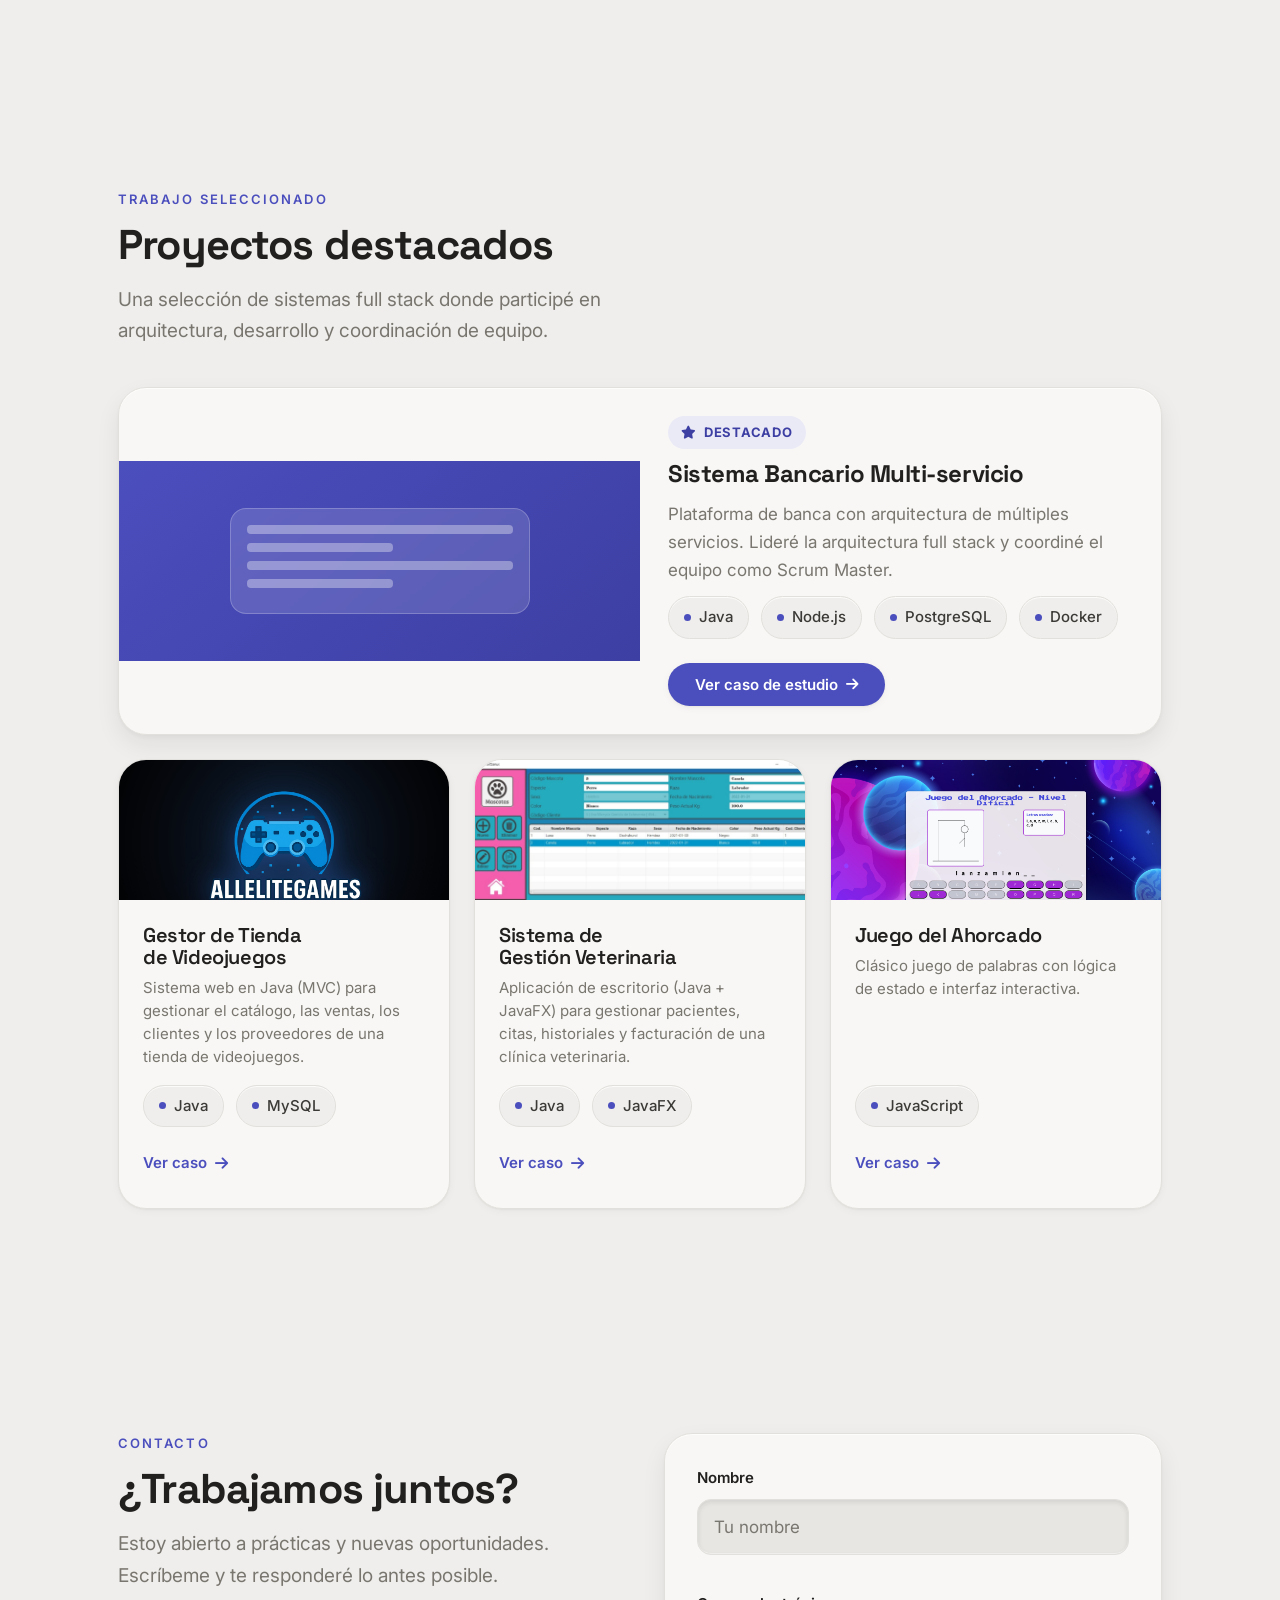
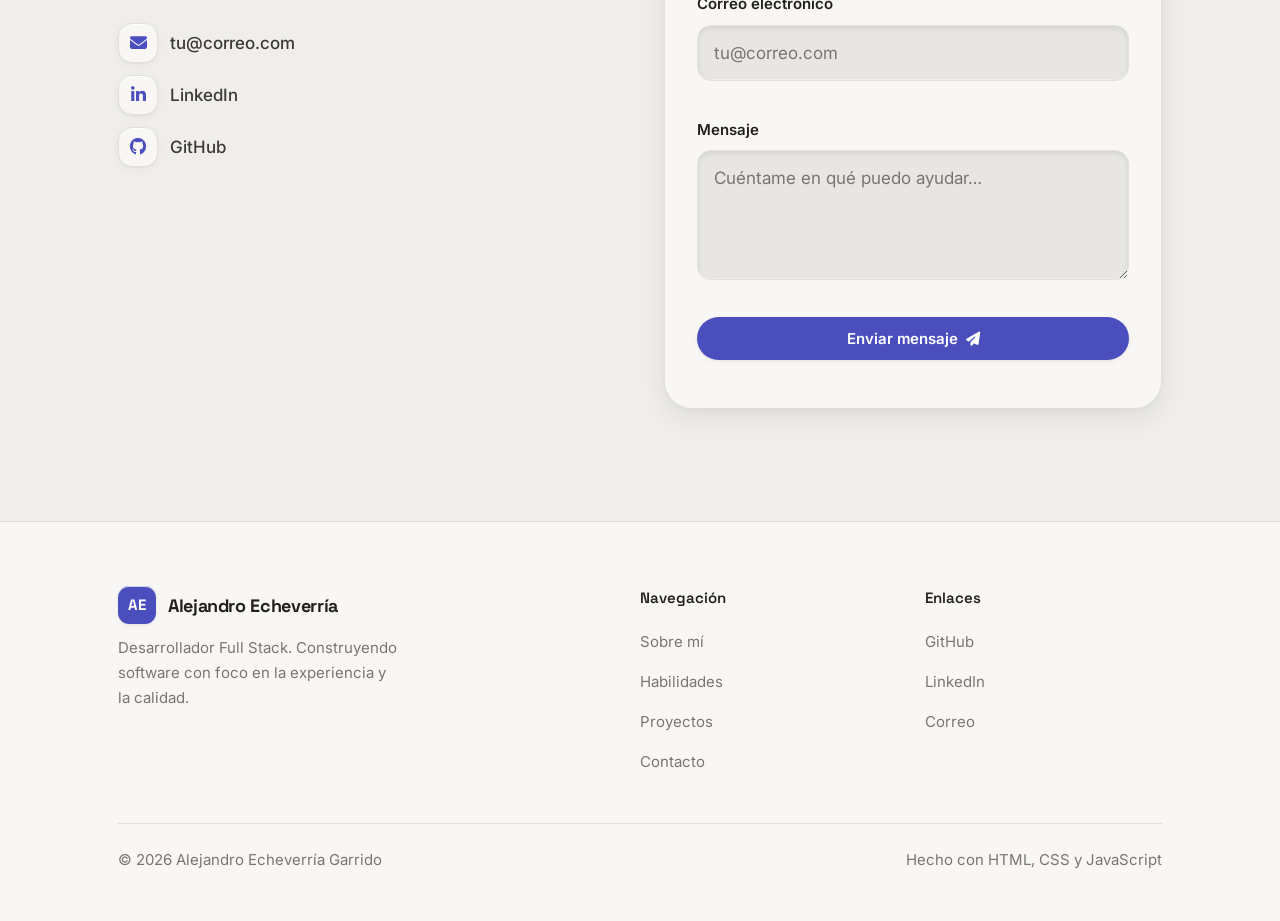
==== commit 8b5b1e70: "feat: transicion suave entre paginas (sin preloader) Anade un velo que cubre el parpadeo al navegar " ====
--- a/index.html
+++ b/index.html
@@ -25,8 +25,10 @@
   <link rel="icon" href="assets/favicon/favicon.svg" type="image/svg+xml">
   <link rel="apple-touch-icon" href="assets/favicon/apple-touch-icon.png">
 
-  <!-- Anti-FOUC: aplica el tema guardado antes del primer pintado. Claro por defecto. -->
+  <!-- Anti-FOUC: aplica el tema guardado antes del primer pintado. Claro por defecto.
+       También marca que hay JS (js-nav) para activar el velo de transición. -->
   <script>
+    document.documentElement.classList.add("js-nav");
     (function () {
       try {
         if (localStorage.getItem("ae-theme") === "dark") {
@@ -54,6 +56,10 @@
 
 <body>
   <a class="skip-link" href="#contenido">Saltar al contenido</a>
+
+  <!-- Velo de transición entre páginas (lo controla js/modules/transition.js).
+       Sin JS nunca se muestra: la clase .js-nav la añade el script del <head>. -->
+  <div class="page-veil" data-page-veil aria-hidden="true"></div>
 
   <!-- ==================== HEADER ==================== -->
   <header class="header" data-header>
--- a/css/tokens.css
+++ b/css/tokens.css
@@ -75,6 +75,7 @@
   /* --- Layout --- */
   --container: 1140px;
   --container-pad: clamp(20px, 4vw, 48px);
+  --header-h: 76px; /* respaldo; nav.js lo actualiza con la altura real del header */
 
   /* --- Movimiento --- */
   --dur-fast: 140ms;
@@ -86,6 +87,7 @@
   --z-header: 100;
   --z-menu: 200;
   --z-modal: 1000;
+  --z-veil: 2000;
 }
 
 /* ============================================================
--- a/css/layout.css
+++ b/css/layout.css
@@ -11,11 +11,21 @@
 
 /* Secciones con ritmo vertical generoso */
 .section {
-  padding-block: clamp(56px, 9vw, 112px);
+  --section-pad-y: clamp(56px, 9vw, 112px);
+  padding-block: var(--section-pad-y);
+  /* Salto por nav: el encabezado debe caer SIEMPRE ~24px bajo el header, sin
+     importar el padding de la sección (en escritorio llega a 112px y en móvil
+     baja a 56px). Restamos ese padding para que el hueco superior sea CONSTANTE
+     en móvil, tablet y escritorio y no quede un blanco enorme arriba.
+     --header-h lo fija nav.js con la altura real del header (varía por
+     breakpoint); 76px es el respaldo para el salto de ancla nativo sin JS.
+     scroll-nav.js lee este mismo valor para que el salto animado coincida. */
+  scroll-margin-top: calc(var(--header-h) + 24px - var(--section-pad-y));
 }
 
 .section--tight {
-  padding-block: clamp(40px, 6vw, 72px);
+  --section-pad-y: clamp(40px, 6vw, 72px);
+  padding-block: var(--section-pad-y);
 }
 
 /* Cabecera de sección (eyebrow + título + intro) */
@@ -48,11 +58,22 @@
   position: sticky;
   top: 0;
   z-index: var(--z-header);
+  border-bottom: 1px solid transparent;
+  transition: border-color var(--dur) var(--ease), box-shadow var(--dur) var(--ease);
+}
+
+/* El fondo esmerilado vive en un pseudo-elemento en vez de en .header
+   directamente: backdrop-filter en el propio .header lo convertiría en el
+   "containing block" de sus descendientes position:fixed (el <nav> móvil),
+   rompiendo su tamaño/posición de pantalla completa. */
+.header::before {
+  content: "";
+  position: absolute;
+  inset: 0;
+  z-index: -1;
   background: color-mix(in srgb, var(--surface) 82%, transparent);
   backdrop-filter: blur(12px);
   -webkit-backdrop-filter: blur(12px);
-  border-bottom: 1px solid transparent;
-  transition: border-color var(--dur) var(--ease), box-shadow var(--dur) var(--ease);
 }
 
 .header.is-scrolled {
@@ -213,9 +234,17 @@
 }
 
 /* ---------- Responsive: menú móvil ---------- */
-@media (max-width: 820px) {
+@media (max-width: 1080px) {
   .nav-toggle {
     display: flex;
+  }
+
+  /* Por encima del panel .nav (z-index 200 local a .header) para que el
+     botón de tema y el hamburguesa/X sigan visibles y clicables con el
+     menú abierto. */
+  .header__actions {
+    position: relative;
+    z-index: calc(var(--z-menu) + 1);
   }
 
   .nav {
@@ -249,7 +278,12 @@
     font-size: var(--fs-h4);
   }
 
-  /* Fondo oscuro al abrir el menú */
+  /* Fondo oscuro al abrir el menú.
+     z-index por debajo de --z-header (no de --z-menu): .nav vive dentro de
+     .header, que crea su propio grupo de apilamiento por tener z-index
+     propio. Comparado desde la raíz del documento, ese grupo entero pesa
+     --z-header; si el backdrop pesara más (--z-menu - 1) se pintaría encima
+     del menú y le robaría los clics a sus enlaces. */
   .nav-backdrop {
     position: fixed;
     inset: 0;
@@ -257,7 +291,7 @@
     opacity: 0;
     visibility: hidden;
     transition: opacity var(--dur) var(--ease), visibility var(--dur) var(--ease);
-    z-index: calc(var(--z-menu) - 1);
+    z-index: calc(var(--z-header) - 1);
   }
 
   .nav-backdrop.is-open {
@@ -278,7 +312,7 @@
   display: none;
 }
 
-@media (max-width: 820px) {
+@media (max-width: 1080px) {
   .header .header__cv {
     display: none;
   }
@@ -325,3 +359,52 @@
 .pointer-glow.is-active {
   opacity: 1;
 }
+
+/* ============================================================
+   VELO DE TRANSICIÓN ENTRE PÁGINAS
+   Cubre el parpadeo al navegar entre documentos (landing ↔ fichas).
+   La clase .js-nav (script del <head>) garantiza que sin JS nunca aparezca.
+   Entrada: la anima el CSS (auto-curable). Salida: la dispara transition.js.
+   ============================================================ */
+.page-veil {
+  position: fixed;
+  inset: 0;
+  z-index: var(--z-veil);
+  background: var(--canvas);
+  opacity: 0;
+  visibility: hidden;
+  pointer-events: none;
+}
+
+/* Con JS activo: al cargar, el velo entra tapando y se desvanece revelando. */
+.js-nav .page-veil {
+  visibility: visible;
+  animation: pageVeilReveal var(--dur) var(--ease) forwards;
+}
+
+/* Al salir hacia otra página, el velo vuelve a tapar antes de navegar. */
+.page-veil.is-leaving {
+  visibility: visible;
+  pointer-events: all;
+  animation: pageVeilCover var(--dur) var(--ease) forwards;
+}
+
+@keyframes pageVeilReveal {
+  from { opacity: 1; }
+  to   { opacity: 0; }
+}
+
+@keyframes pageVeilCover {
+  from { opacity: 0; }
+  to   { opacity: 1; }
+}
+
+/* Sin movimiento: nada de fundidos; el contenido aparece de inmediato. */
+@media (prefers-reduced-motion: reduce) {
+  .js-nav .page-veil,
+  .page-veil.is-leaving {
+    animation: none;
+    opacity: 0;
+    visibility: hidden;
+  }
+}
--- a/css/components.css
+++ b/css/components.css
@@ -12,6 +12,7 @@
   font-size: 1.125rem;
   color: var(--ink-strong);
   letter-spacing: -0.02em;
+  white-space: nowrap; /* la marca nunca se parte en 2 líneas (engordaría el header) */
 }
 
 .brand__badge {
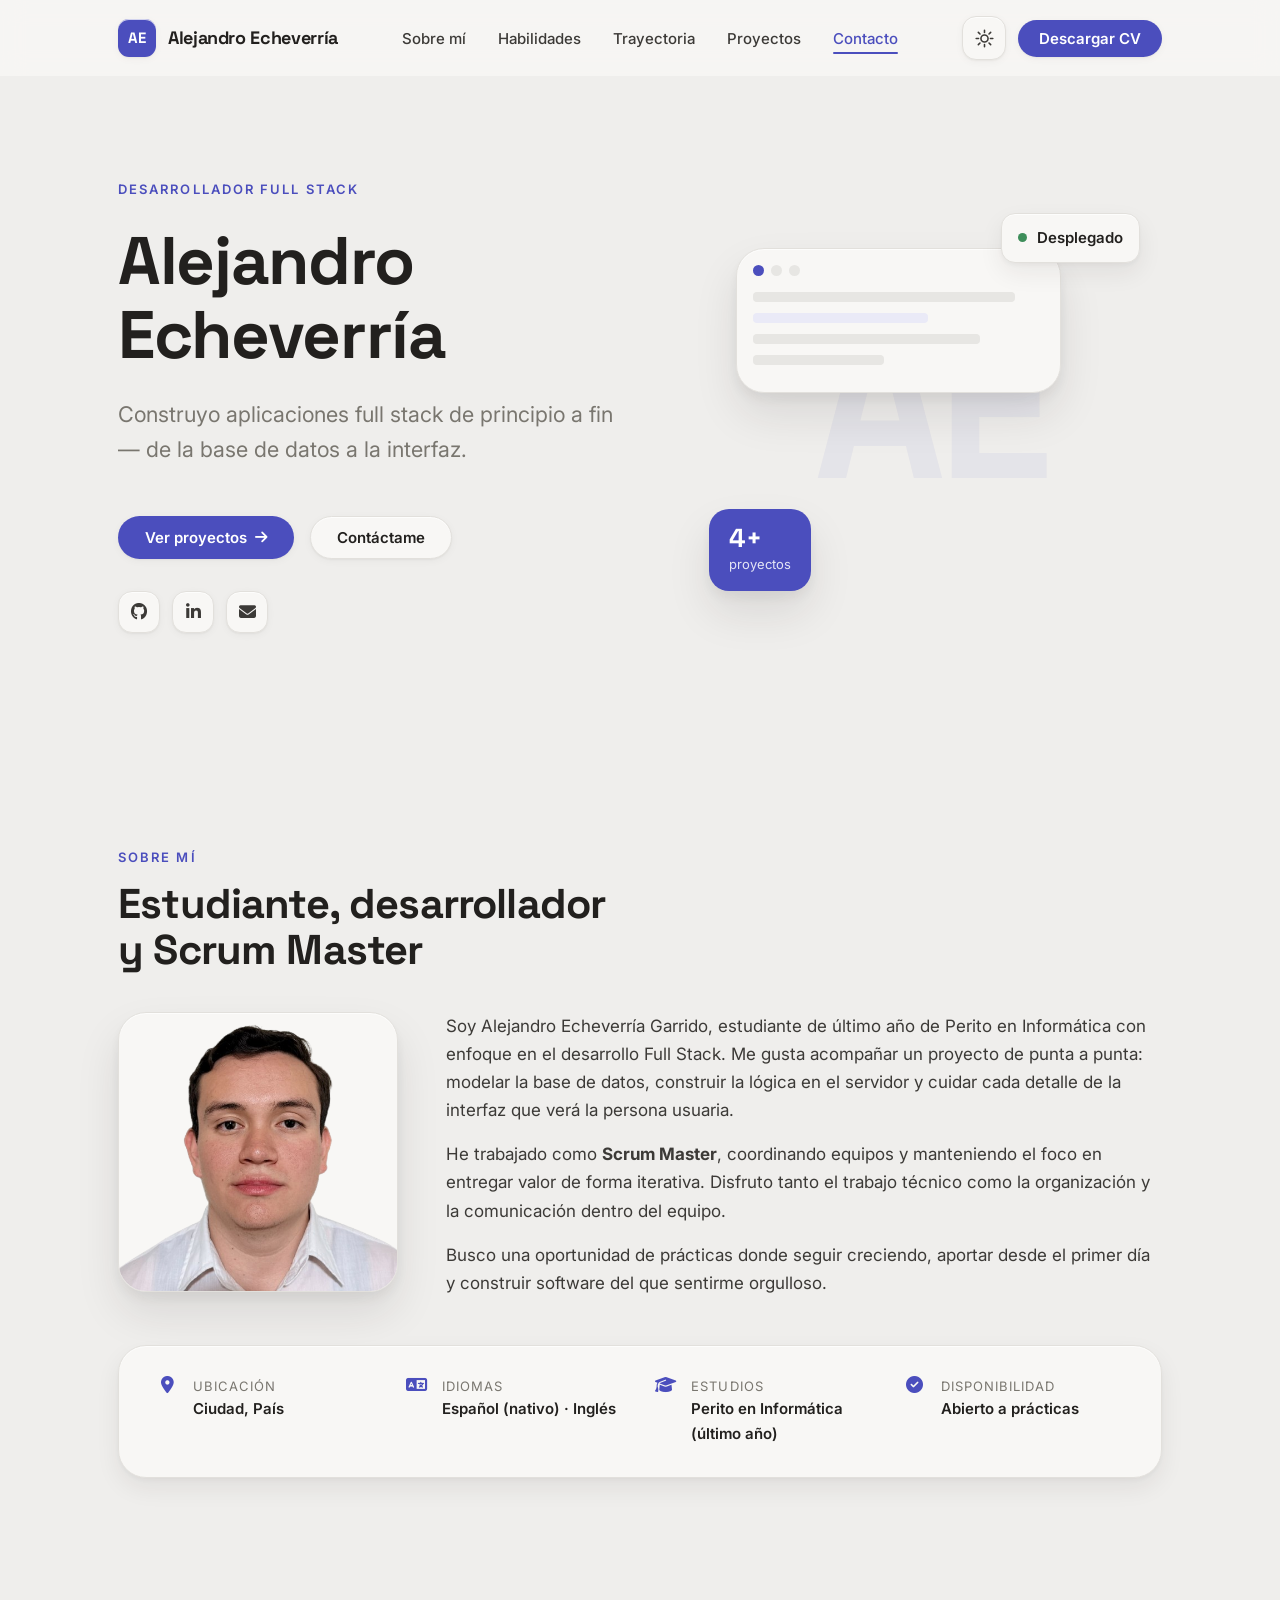
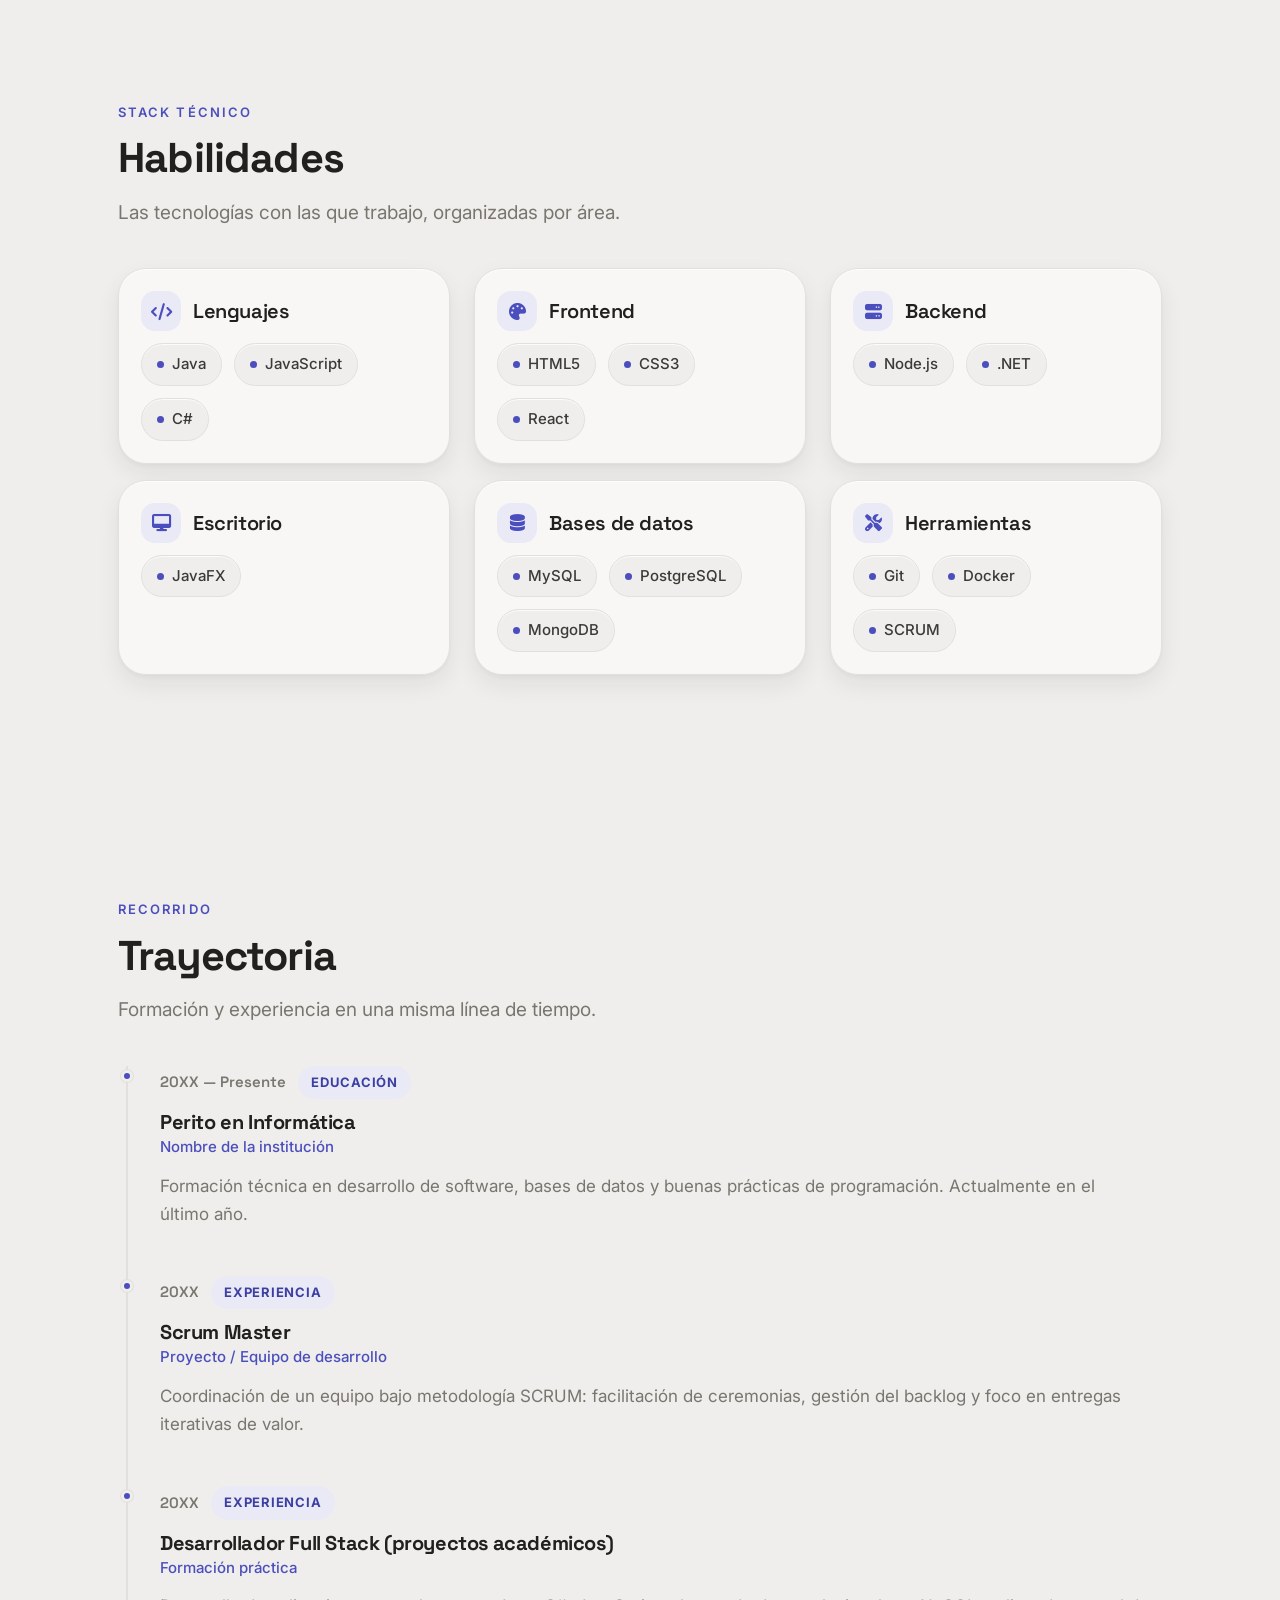
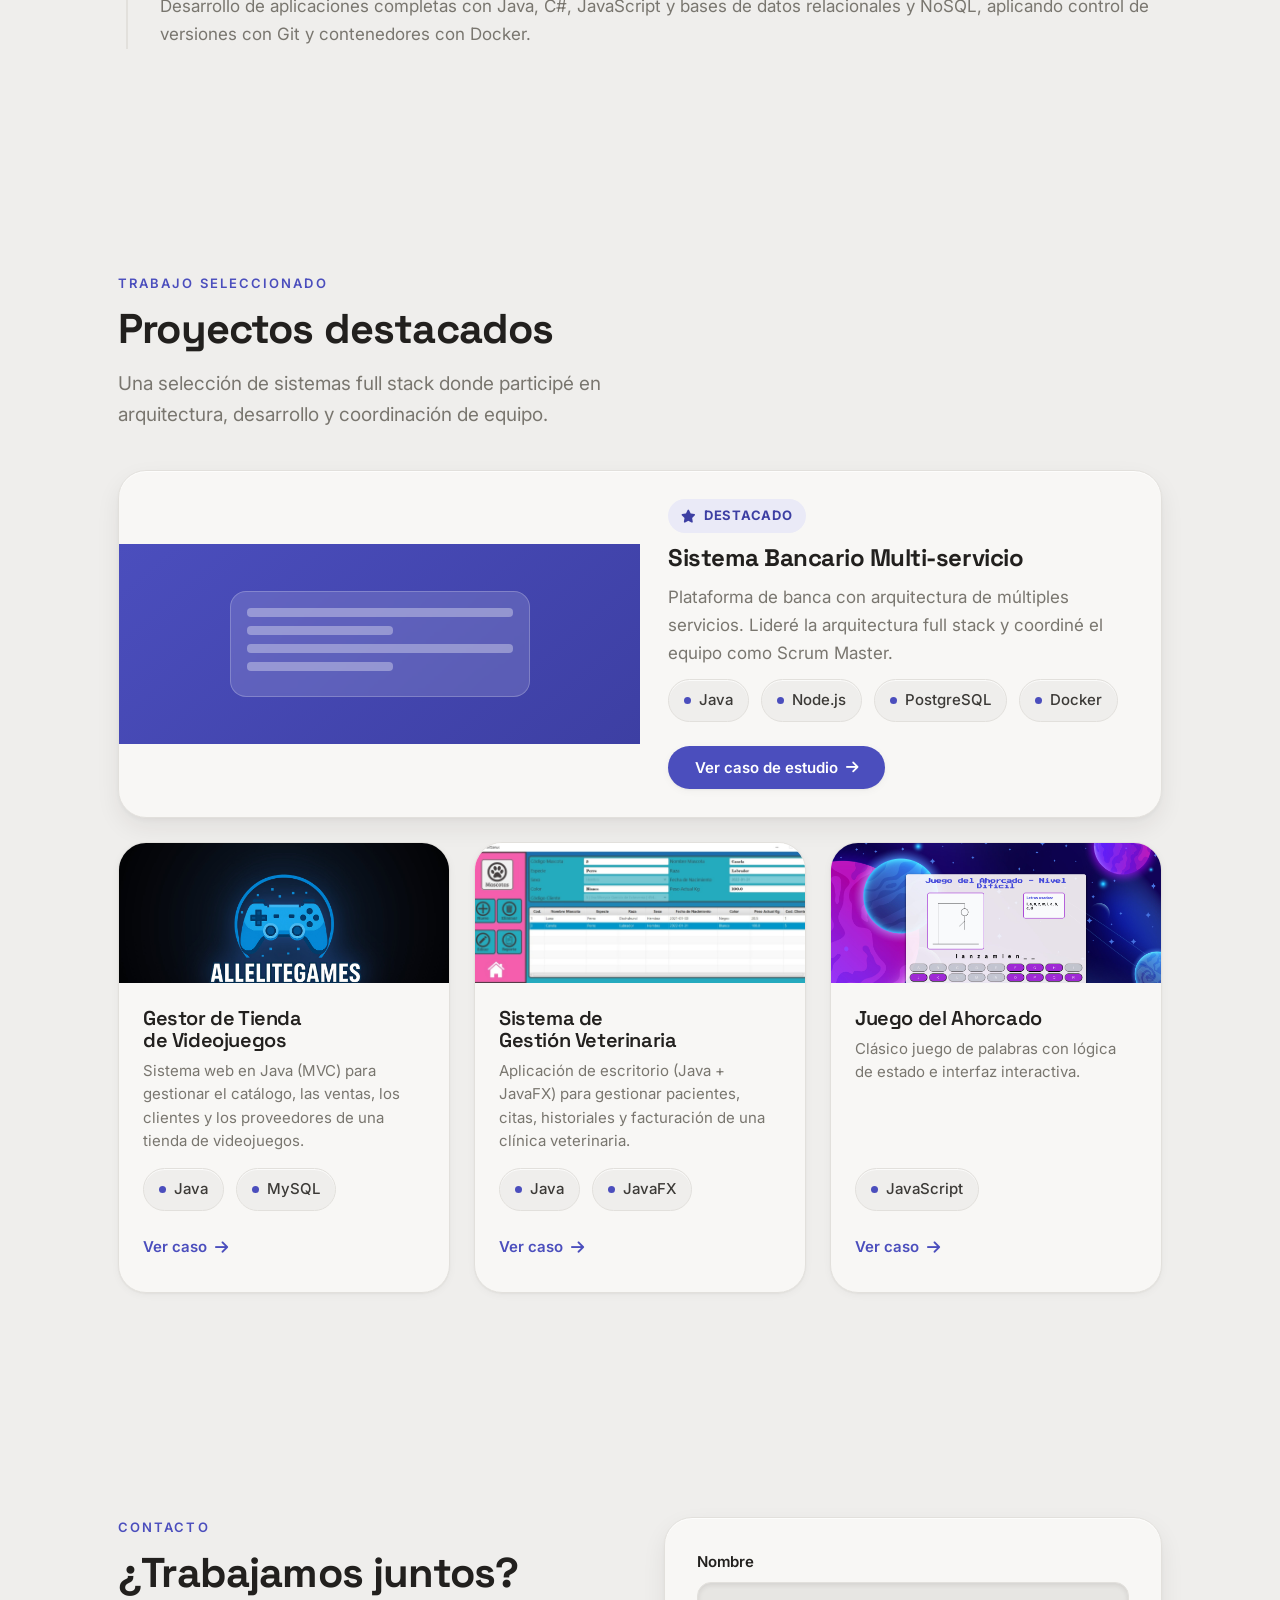
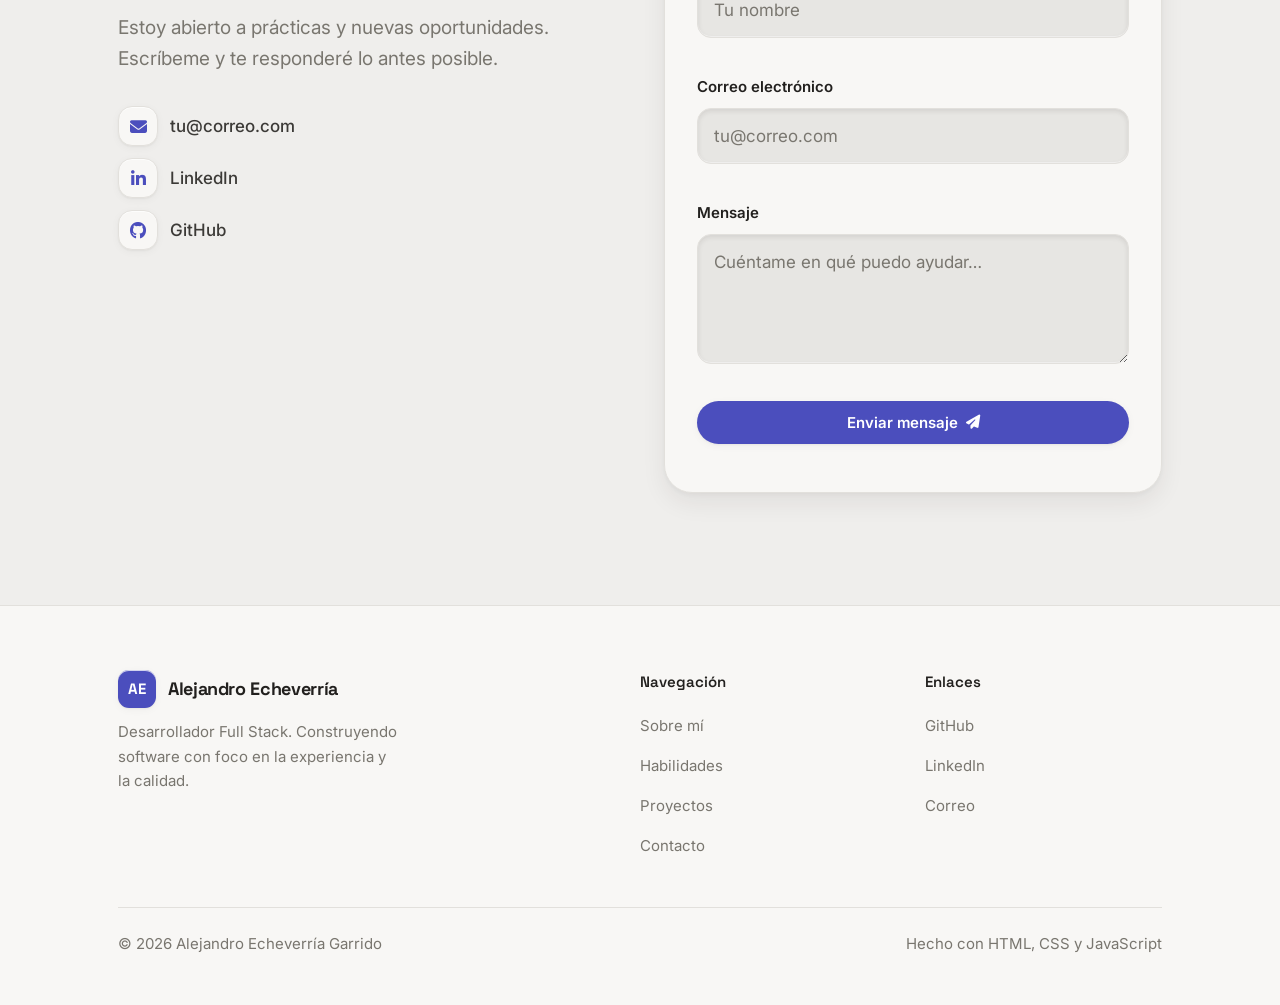
==== commit 974313aa: "refactor(sobre-mi): foto de perfil y ficha de datos como barra horizontal Anade el retrato enmarcado" ====
--- a/index.html
+++ b/index.html
@@ -155,6 +155,12 @@
         </div>
 
         <div class="about__grid">
+          <figure class="about__photo" data-reveal>
+            <img src="assets/img/programador-foto.png"
+                 alt="Retrato de Alejandro Echeverría Garrido, desarrollador Full Stack"
+                 width="500" height="500" loading="lazy" decoding="async">
+          </figure>
+
           <div class="about__body" data-reveal>
             <p>
               Soy Alejandro Echeverría Garrido, estudiante de último año de Perito en Informática
--- a/css/sections.css
+++ b/css/sections.css
@@ -174,7 +174,36 @@
   display: grid;
   gap: clamp(28px, 4vw, 48px);
   align-items: start;
-}
+  /* Mobile-first: retrato, relato y ficha apilados en una sola columna. */
+  grid-template-areas:
+    "photo"
+    "body"
+    "ficha";
+}
+
+/* Retrato en "Sobre mí". El marco (borde + sombra) integra la foto de fondo
+   blanco en el canvas cálido; sin él se vería como un rectángulo recortado. */
+.about__photo {
+  grid-area: photo;
+  margin: 0 auto;
+  width: 100%;
+  max-width: 280px;
+}
+
+.about__photo img {
+  display: block;
+  width: 100%;
+  height: auto;
+  aspect-ratio: 1 / 1;
+  object-fit: cover;
+  border-radius: var(--r-xl);
+  border: 1px solid var(--hairline);
+  box-shadow: var(--e3), var(--hi);
+  background: var(--surface);
+}
+
+.about__body { grid-area: body; }
+.about__grid .ficha { grid-area: ficha; }
 
 .about__body p + p {
   margin-top: var(--sp-4);
@@ -470,7 +499,33 @@
 
 @media (min-width: 760px) {
   .hero__grid { grid-template-columns: 1.05fr 0.95fr; }
-  .about__grid { grid-template-columns: 1.5fr 1fr; }
+  .about__grid {
+    grid-template-columns: minmax(240px, 280px) 1fr;
+    grid-template-areas:
+      "photo body"
+      "ficha ficha";
+  }
+  .about__photo { max-width: none; }
+  /* Párrafo centrado verticalmente junto al retrato: equilibra la fila
+     superior aunque el texto sea más corto que la foto. */
+  .about__body { align-self: center; }
+
+  /* La ficha pasa a barra horizontal a lo ancho: los datos se reparten en fila
+     y se reacomodan solos según el espacio (auto-fit). Así desaparece el hueco
+     que dejaba la columna del párrafo (más corta que la de la foto) y todo
+     queda a un mismo nivel. */
+  .ficha {
+    display: grid;
+    grid-template-columns: repeat(2, 1fr); /* tablet: 2×2 equilibrado */
+    gap: clamp(18px, 2.4vw, 32px);
+    padding: clamp(22px, 2.6vw, 30px) clamp(24px, 3vw, 38px);
+  }
+  .ficha__row {
+    border-bottom: 0;
+    padding-block: 0;
+    align-items: flex-start;
+  }
+
   .contact__grid { grid-template-columns: 1fr 1fr; }
   .featured { grid-template-columns: 1fr 1fr; align-items: center; }
 }
@@ -478,6 +533,7 @@
 @media (min-width: 940px) {
   .skills__grid { grid-template-columns: repeat(3, 1fr); }
   .projects__grid { grid-template-columns: repeat(3, 1fr); }
+  .ficha { grid-template-columns: repeat(4, 1fr); } /* escritorio: los 4 datos en una fila */
 }
 
 /* ============================================================
